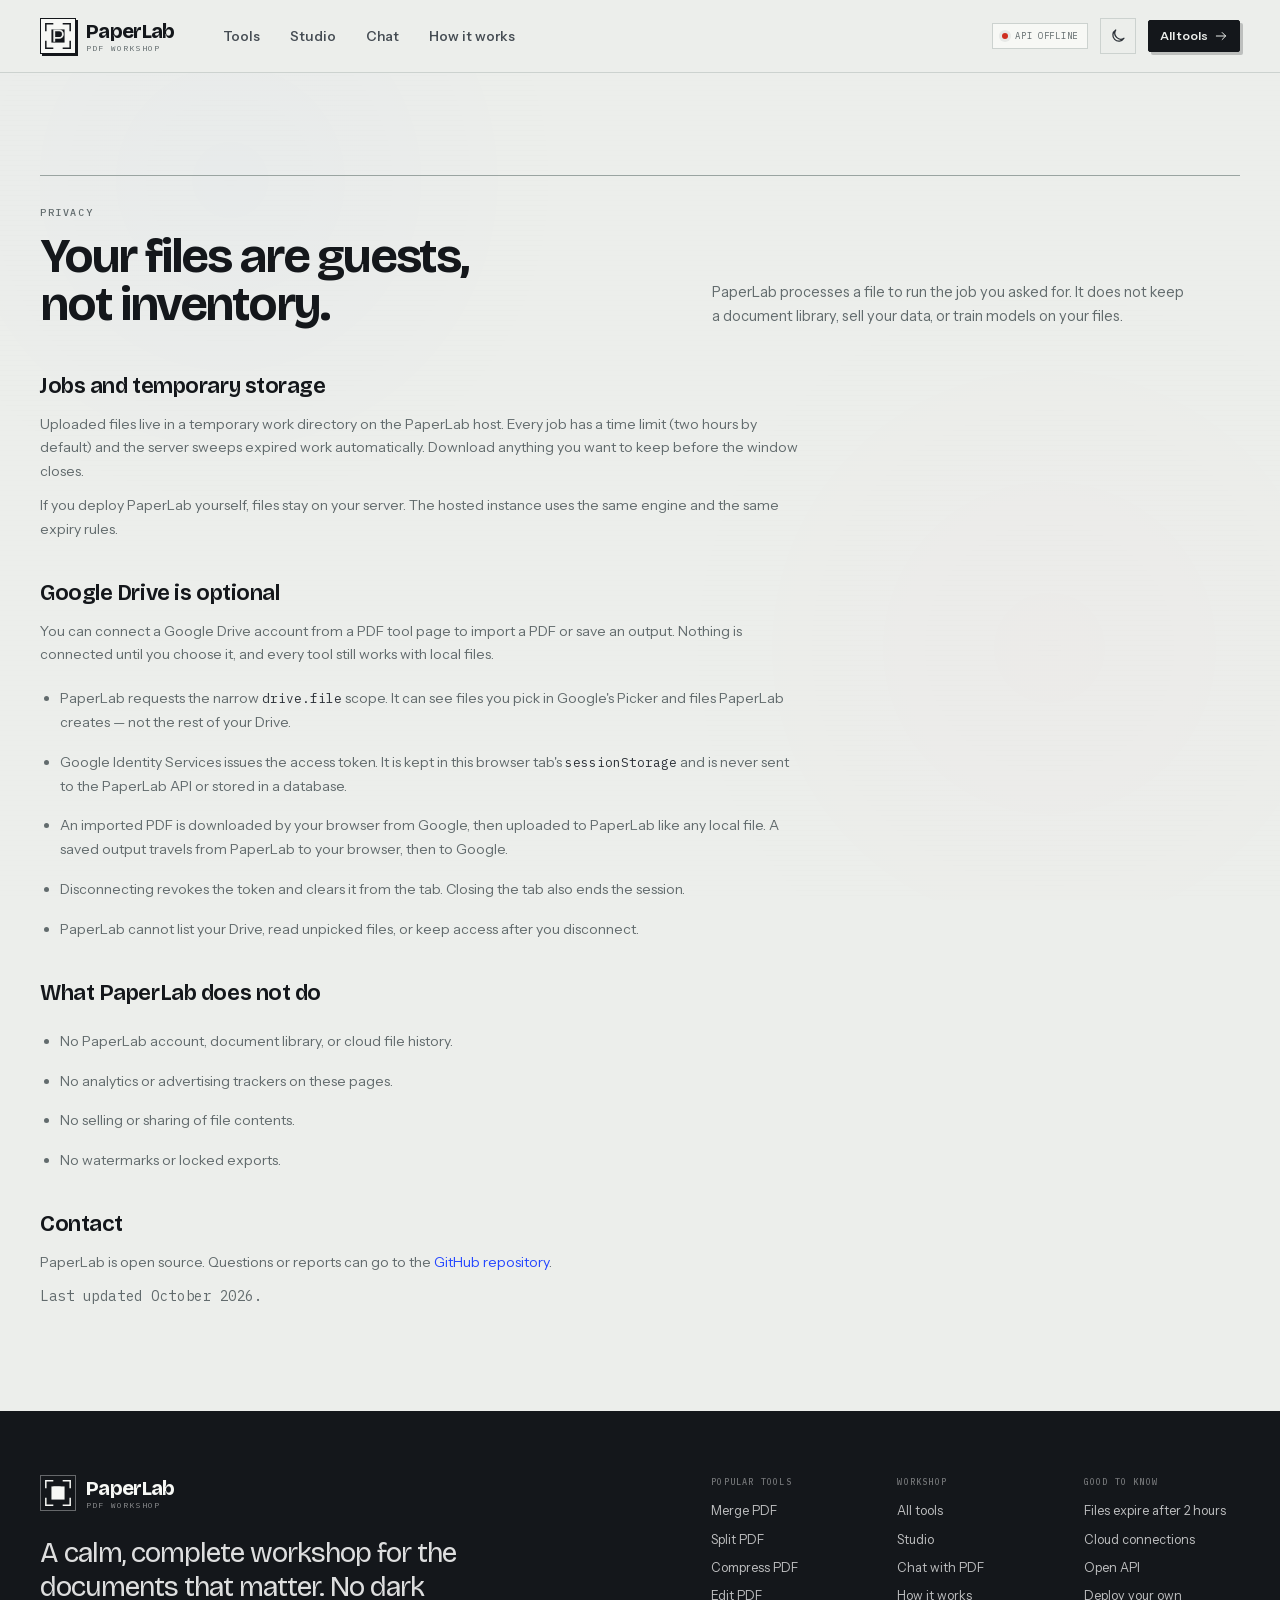
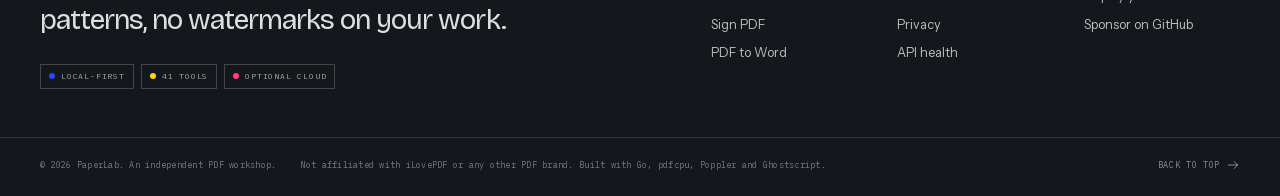
==== web/privacy.html @ d928e6c6 "feat(web): wire optional Google Drive import and export Add the tool-page import bar, per-output Sav" ====
<!doctype html>
<html lang="en">
<head>
  <meta charset="utf-8">
  <meta name="viewport" content="width=device-width, initial-scale=1">
  <title>Privacy · PaperLab</title>
  <meta name="description" content="How PaperLab handles uploaded files, job data, and the optional Google Drive connection.">
  <meta name="theme-color" content="#eef0ee">
  <link rel="icon" href="favicon.svg" type="image/svg+xml">
  <link rel="manifest" href="manifest.webmanifest">
  <link rel="stylesheet" href="assets/fonts/fonts.css">
  <link rel="stylesheet" href="assets/css/main.css">
  <script type="module" src="assets/js/privacy.js"></script>
</head>
<body id="top">
  <a class="skip-link" href="#main">Skip to content</a>
  <div id="site-header"></div>

  <main id="main">
    <section class="section">
      <div class="page-shell">
        <div class="section-head">
          <div>
            <span class="eyebrow">Privacy</span>
            <h1 class="section-title">Your files are guests, not inventory.</h1>
          </div>
          <p class="section-lede">
            PaperLab processes a file to run the job you asked for. It does not keep a document library,
            sell your data, or train models on your files.
          </p>
        </div>

        <div class="policy">
          <h2>Jobs and temporary storage</h2>
          <p>
            Uploaded files live in a temporary work directory on the PaperLab host. Every job has a time
            limit (two hours by default) and the server sweeps expired work automatically. Download
            anything you want to keep before the window closes.
          </p>
          <p>
            If you deploy PaperLab yourself, files stay on your server. The hosted instance uses the same
            engine and the same expiry rules.
          </p>

          <h2>Google Drive is optional</h2>
          <p>
            You can connect a Google Drive account from a PDF tool page to import a PDF or save an output.
            Nothing is connected until you choose it, and every tool still works with local files.
          </p>
          <ul>
            <li>PaperLab requests the narrow <code>drive.file</code> scope. It can see files you pick in Google's Picker and files PaperLab creates — not the rest of your Drive.</li>
            <li>Google Identity Services issues the access token. It is kept in this browser tab's <code>sessionStorage</code> and is never sent to the PaperLab API or stored in a database.</li>
            <li>An imported PDF is downloaded by your browser from Google, then uploaded to PaperLab like any local file. A saved output travels from PaperLab to your browser, then to Google.</li>
            <li>Disconnecting revokes the token and clears it from the tab. Closing the tab also ends the session.</li>
            <li>PaperLab cannot list your Drive, read unpicked files, or keep access after you disconnect.</li>
          </ul>

          <h2>What PaperLab does not do</h2>
          <ul>
            <li>No PaperLab account, document library, or cloud file history.</li>
            <li>No analytics or advertising trackers on these pages.</li>
            <li>No selling or sharing of file contents.</li>
            <li>No watermarks or locked exports.</li>
          </ul>

          <h2>Contact</h2>
          <p>
            PaperLab is open source. Questions or reports can go to the
            <a href="https://github.com/c0d3h01/papperlab" target="_blank" rel="noopener">GitHub repository</a>.
          </p>
          <p class="policy-date mono">Last updated October 2026.</p>
        </div>
      </div>
    </section>
  </main>

  <div id="site-footer"></div>
  <div id="toast-root" class="toast-root" aria-live="polite" aria-atomic="false"></div>
</body>
</html>
---- web/assets/fonts/fonts.css ----
/* vietnamese */
@font-face {
  font-family: 'Bricolage Grotesque';
  font-style: normal;
  font-weight: 400 800;
  font-stretch: 100%;
  font-display: swap;
  src: url(bricolage-01-WVyNJtvI.woff2) format('woff2');
  unicode-range: U+0102-0103, U+0110-0111, U+0128-0129, U+0168-0169, U+01A0-01A1, U+01AF-01B0, U+0300-0301, U+0303-0304, U+0308-0309, U+0323, U+0329, U+1EA0-1EF9, U+20AB;
}
/* latin-ext */
@font-face {
  font-family: 'Bricolage Grotesque';
  font-style: normal;
  font-weight: 400 800;
  font-stretch: 100%;
  font-display: swap;
  src: url(bricolage-00-WVyNJtvI.woff2) format('woff2');
  unicode-range: U+0100-02BA, U+02BD-02C5, U+02C7-02CC, U+02CE-02D7, U+02DD-02FF, U+0304, U+0308, U+0329, U+1D00-1DBF, U+1E00-1E9F, U+1EF2-1EFF, U+2020, U+20A0-20AB, U+20AD-20C4, U+2113, U+2C60-2C7F, U+A720-A7FF;
}
/* latin */
@font-face {
  font-family: 'Bricolage Grotesque';
  font-style: normal;
  font-weight: 400 800;
  font-stretch: 100%;
  font-display: swap;
  src: url(bricolage-02-InHWVyNJ.woff2) format('woff2');
  unicode-range: U+0000-00FF, U+0131, U+0152-0153, U+02BB-02BC, U+02C6, U+02DA, U+02DC, U+0304, U+0308, U+0329, U+2000-206F, U+20AC, U+2122, U+2191, U+2193, U+2212, U+2215, U+FEFF, U+FFFD;
}
/* cyrillic-ext */
@font-face {
  font-family: 'IBM Plex Mono';
  font-style: normal;
  font-weight: 400;
  font-display: swap;
  src: url(plexmono-06-1nj-otFQ.woff2) format('woff2');
  unicode-range: U+0460-052F, U+1C80-1C8A, U+20B4, U+2DE0-2DFF, U+A640-A69F, U+FE2E-FE2F;
}
/* cyrillic */
@font-face {
  font-family: 'IBM Plex Mono';
  font-style: normal;
  font-weight: 400;
  font-display: swap;
  src: url(plexmono-07-1nj-otFQ.woff2) format('woff2');
  unicode-range: U+0301, U+0400-045F, U+0490-0491, U+04B0-04B1, U+2116;
}
/* vietnamese */
@font-face {
  font-family: 'IBM Plex Mono';
  font-style: normal;
  font-weight: 400;
  font-display: swap;
  src: url(plexmono-04-1nj-otFQ.woff2) format('woff2');
  unicode-range: U+0102-0103, U+0110-0111, U+0128-0129, U+0168-0169, U+01A0-01A1, U+01AF-01B0, U+0300-0301, U+0303-0304, U+0308-0309, U+0323, U+0329, U+1EA0-1EF9, U+20AB;
}
/* latin-ext */
@font-face {
  font-family: 'IBM Plex Mono';
  font-style: normal;
  font-weight: 400;
  font-display: swap;
  src: url(plexmono-05-1nj-otFQ.woff2) format('woff2');
  unicode-range: U+0100-02BA, U+02BD-02C5, U+02C7-02CC, U+02CE-02D7, U+02DD-02FF, U+0304, U+0308, U+0329, U+1D00-1DBF, U+1E00-1E9F, U+1EF2-1EFF, U+2020, U+20A0-20AB, U+20AD-20C4, U+2113, U+2C60-2C7F, U+A720-A7FF;
}
/* latin */
@font-face {
  font-family: 'IBM Plex Mono';
  font-style: normal;
  font-weight: 400;
  font-display: swap;
  src: url(plexmono-03-q131nj-o.woff2) format('woff2');
  unicode-range: U+0000-00FF, U+0131, U+0152-0153, U+02BB-02BC, U+02C6, U+02DA, U+02DC, U+0304, U+0308, U+0329, U+2000-206F, U+20AC, U+2122, U+2191, U+2193, U+2212, U+2215, U+FEFF, U+FFFD;
}
/* cyrillic-ext */
@font-face {
  font-family: 'IBM Plex Mono';
  font-style: normal;
  font-weight: 500;
  font-display: swap;
  src: url(plexmono-08-AXHNlYzg.woff2) format('woff2');
  unicode-range: U+0460-052F, U+1C80-1C8A, U+20B4, U+2DE0-2DFF, U+A640-A69F, U+FE2E-FE2F;
}
/* cyrillic */
@font-face {
  font-family: 'IBM Plex Mono';
  font-style: normal;
  font-weight: 500;
  font-display: swap;
  src: url(plexmono-12-AXHNlYzg.woff2) format('woff2');
  unicode-range: U+0301, U+0400-045F, U+0490-0491, U+04B0-04B1, U+2116;
}
/* vietnamese */
@font-face {
  font-family: 'IBM Plex Mono';
  font-style: normal;
  font-weight: 500;
  font-display: swap;
  src: url(plexmono-10-AXHNlYzg.woff2) format('woff2');
  unicode-range: U+0102-0103, U+0110-0111, U+0128-0129, U+0168-0169, U+01A0-01A1, U+01AF-01B0, U+0300-0301, U+0303-0304, U+0308-0309, U+0323, U+0329, U+1EA0-1EF9, U+20AB;
}
/* latin-ext */
@font-face {
  font-family: 'IBM Plex Mono';
  font-style: normal;
  font-weight: 500;
  font-display: swap;
  src: url(plexmono-09-AXHNlYzg.woff2) format('woff2');
  unicode-range: U+0100-02BA, U+02BD-02C5, U+02C7-02CC, U+02CE-02D7, U+02DD-02FF, U+0304, U+0308, U+0329, U+1D00-1DBF, U+1E00-1E9F, U+1EF2-1EFF, U+2020, U+20A0-20AB, U+20AD-20C4, U+2113, U+2C60-2C7F, U+A720-A7FF;
}
/* latin */
@font-face {
  font-family: 'IBM Plex Mono';
  font-style: normal;
  font-weight: 500;
  font-display: swap;
  src: url(plexmono-11-FgsAXHNk.woff2) format('woff2');
  unicode-range: U+0000-00FF, U+0131, U+0152-0153, U+02BB-02BC, U+02C6, U+02DA, U+02DC, U+0304, U+0308, U+0329, U+2000-206F, U+20AC, U+2122, U+2191, U+2193, U+2212, U+2215, U+FEFF, U+FFFD;
}
/* latin-ext */
@font-face {
  font-family: 'Instrument Sans';
  font-style: italic;
  font-weight: 400 700;
  font-stretch: 100%;
  font-display: swap;
  src: url(instrumentsans-16-qXp6pRwM.woff2) format('woff2');
  unicode-range: U+0100-02BA, U+02BD-02C5, U+02C7-02CC, U+02CE-02D7, U+02DD-02FF, U+0304, U+0308, U+0329, U+1D00-1DBF, U+1E00-1E9F, U+1EF2-1EFF, U+2020, U+20A0-20AB, U+20AD-20C4, U+2113, U+2C60-2C7F, U+A720-A7FF;
}
/* latin */
@font-face {
  font-family: 'Instrument Sans';
  font-style: italic;
  font-weight: 400 700;
  font-stretch: 100%;
  font-display: swap;
  src: url(instrumentsans-15-GRqXp6pQ.woff2) format('woff2');
  unicode-range: U+0000-00FF, U+0131, U+0152-0153, U+02BB-02BC, U+02C6, U+02DA, U+02DC, U+0304, U+0308, U+0329, U+2000-206F, U+20AC, U+2122, U+2191, U+2193, U+2212, U+2215, U+FEFF, U+FFFD;
}
/* latin-ext */
@font-face {
  font-family: 'Instrument Sans';
  font-style: normal;
  font-weight: 400 700;
  font-stretch: 100%;
  font-display: swap;
  src: url(instrumentsans-14-uWi3hKpA.woff2) format('woff2');
  unicode-range: U+0100-02BA, U+02BD-02C5, U+02C7-02CC, U+02CE-02D7, U+02DD-02FF, U+0304, U+0308, U+0329, U+1D00-1DBF, U+1E00-1E9F, U+1EF2-1EFF, U+2020, U+20A0-20AB, U+20AD-20C4, U+2113, U+2C60-2C7F, U+A720-A7FF;
}
/* latin */
@font-face {
  font-family: 'Instrument Sans';
  font-style: normal;
  font-weight: 400 700;
  font-stretch: 100%;
  font-display: swap;
  src: url(instrumentsans-13-e1ZuWi3g.woff2) format('woff2');
  unicode-range: U+0000-00FF, U+0131, U+0152-0153, U+02BB-02BC, U+02C6, U+02DA, U+02DC, U+0304, U+0308, U+0329, U+2000-206F, U+20AC, U+2122, U+2191, U+2193, U+2212, U+2215, U+FEFF, U+FFFD;
}
---- web/assets/css/main.css ----
/* ==========================================================================
   PaperLab design system
   A print-workshop interface: cool paper, registration marks, process inks.
   ========================================================================== */

:root {
  --paper: #eceeeb;
  --paper-2: #f7f8f5;
  --paper-3: #e2e5e1;
  --paper-4: #d7dbd6;
  --ink: #14171b;
  --ink-2: #2b3037;
  --ink-3: #454c53;
  --muted: #626b6d;
  --muted-2: #8a9291;
  --rule: #ccd2cf;
  --rule-strong: #9aa4a1;
  --blue: #2547ff;
  --blue-ink: #1730c9;
  --magenta: #ff3d81;
  --yellow: #ffd60a;
  --orange: #ff6b35;
  --teal: #0b8f82;
  --violet: #6c4dff;
  --success: #0c7a54;
  --danger: #cf2e20;
  --shadow-hard: 5px 5px 0 var(--ink);
  --shadow-soft: 0 18px 48px -24px rgba(20, 23, 27, 0.32);
  --font-display: "Bricolage Grotesque", "Instrument Sans", system-ui, sans-serif;
  --font-body: "Instrument Sans", system-ui, -apple-system, "Segoe UI", sans-serif;
  --font-mono: "IBM Plex Mono", ui-monospace, "SFMono-Regular", monospace;
  --shell: 1320px;
  --gutter: clamp(20px, 3.2vw, 40px);
  --header-h: 72px;
  --ease: cubic-bezier(0.2, 0.7, 0.2, 1);
  color-scheme: light;
}

[data-theme="dark"] {
  --paper: #101316;
  --paper-2: #171b1f;
  --paper-3: #1e2328;
  --paper-4: #272d33;
  --ink: #f0f2ed;
  --ink-2: #d7dbd4;
  --ink-3: #b4bab5;
  --muted: #9aa3a2;
  --muted-2: #78817f;
  --rule: #2e3539;
  --rule-strong: #4b5456;
  --blue: #6c85ff;
  --blue-ink: #8ea0ff;
  --magenta: #ff6b9e;
  --yellow: #ffdf3d;
  --orange: #ff8759;
  --teal: #3dc4b5;
  --violet: #9a82ff;
  --success: #43c795;
  --danger: #ff7061;
  --shadow-hard: 5px 5px 0 #000;
  --shadow-soft: 0 24px 60px -28px rgba(0, 0, 0, 0.8);
  color-scheme: dark;
}

*,
*::before,
*::after {
  box-sizing: border-box;
}

html {
  scroll-behavior: smooth;
  -webkit-text-size-adjust: 100%;
}

body {
  margin: 0;
  min-height: 100vh;
  background: var(--paper);
  color: var(--ink);
  font-family: var(--font-body);
  font-size: 16px;
  line-height: 1.55;
  font-optical-sizing: auto;
  -webkit-font-smoothing: antialiased;
  text-rendering: optimizeLegibility;
  overflow-x: hidden;
}

body::before {
  content: "";
  position: fixed;
  inset: 0;
  pointer-events: none;
  z-index: 0;
  opacity: 0.35;
  background-image:
    radial-gradient(circle at 18% 20%, rgba(37, 71, 255, 0.05), transparent 26%),
    radial-gradient(circle at 82% 72%, rgba(255, 61, 129, 0.04), transparent 30%),
    linear-gradient(rgba(20, 23, 27, 0.018) 1px, transparent 1px);
  background-size: auto, auto, 100% 5px;
}

[data-theme="dark"] body::before {
  opacity: 0.5;
  background-image:
    radial-gradient(circle at 18% 20%, rgba(108, 133, 255, 0.08), transparent 30%),
    radial-gradient(circle at 82% 72%, rgba(255, 107, 158, 0.05), transparent 32%);
}

::selection {
  background: var(--blue);
  color: #fff;
}

img,
svg {
  display: block;
  max-width: 100%;
}

a {
  color: inherit;
  text-decoration: none;
}

button,
input,
textarea,
select {
  font: inherit;
  color: inherit;
}

button {
  cursor: pointer;
}

h1, h2, h3, h4, p, dl, dd, ul, ol, figure {
  margin: 0;
}

ul, ol {
  padding: 0;
  list-style: none;
}

:focus-visible {
  outline: 2px solid var(--blue);
  outline-offset: 3px;
}

.skip-link {
  position: fixed;
  top: 10px;
  left: 10px;
  z-index: 200;
  padding: 10px 16px;
  background: var(--ink);
  color: var(--paper);
  font-family: var(--font-mono);
  font-size: 12px;
  transform: translateY(-160%);
  transition: transform 0.2s;
}
.skip-link:focus {
  transform: none;
}

.visually-hidden {
  position: absolute !important;
  width: 1px !important;
  height: 1px !important;
  padding: 0 !important;
  margin: -1px !important;
  overflow: hidden !important;
  clip: rect(0 0 0 0) !important;
  white-space: nowrap !important;
  border: 0 !important;
}

.icon {
  flex: none;
  vertical-align: middle;
}

.page-shell {
  width: 100%;
  max-width: var(--shell);
  margin: 0 auto;
  padding-inline: var(--gutter);
  position: relative;
  z-index: 1;
}

.mono {
  font-family: var(--font-mono);
  font-variant-ligatures: none;
}

.micro {
  font-size: 10px;
  letter-spacing: 0.1em;
  text-transform: uppercase;
  color: var(--muted);
}

.eyebrow {
  display: inline-block;
  font-family: var(--font-mono);
  font-size: 10px;
  font-weight: 500;
  letter-spacing: 0.16em;
  text-transform: uppercase;
  color: var(--muted);
}

.text-link {
  display: inline-flex;
  align-items: center;
  gap: 8px;
  font-size: 13px;
  font-weight: 600;
  border-bottom: 1px solid var(--rule-strong);
  padding-bottom: 2px;
  transition: color 0.18s, border-color 0.18s, gap 0.18s;
}
.text-link:hover {
  color: var(--blue);
  border-color: var(--blue);
  gap: 12px;
}
.text-link .icon {
  width: 14px;
  height: 14px;
}

/* ==========================================================================
   Header
   ========================================================================== */

.site-header {
  position: sticky;
  top: 0;
  z-index: 60;
  background: color-mix(in srgb, var(--paper) 88%, transparent);
  backdrop-filter: blur(16px) saturate(1.1);
  border-bottom: 1px solid var(--rule);
}

.header-inner {
  max-width: var(--shell);
  margin: 0 auto;
  padding: 0 var(--gutter);
  height: var(--header-h);
  display: flex;
  align-items: center;
  gap: 36px;
}

.brand {
  display: inline-flex;
  align-items: center;
  gap: 10px;
  flex: none;
}
.brand-mark {
  display: grid;
  place-items: center;
  width: 36px;
  height: 36px;
  color: var(--ink);
  background: var(--paper-2);
  border: 1px solid var(--ink);
  box-shadow: 2px 2px 0 var(--ink);
}
.brand-mark-svg {
  display: block;
}
.brand-type {
  display: flex;
  flex-direction: column;
  line-height: 1;
}
.brand-word {
  font-family: var(--font-display);
  font-size: 20px;
  font-weight: 750;
  letter-spacing: -0.035em;
}
.brand-sub {
  margin-top: 3px;
  font-family: var(--font-mono);
  font-size: 8px;
  letter-spacing: 0.15em;
  text-transform: uppercase;
  color: var(--muted);
}

.primary-nav {
  display: flex;
  align-items: center;
  gap: 4px;
}
.nav-link {
  position: relative;
  padding: 9px 13px;
  font-size: 13.5px;
  font-weight: 550;
  color: var(--ink-3);
  transition: color 0.18s;
}
.nav-link::after {
  content: "";
  position: absolute;
  left: 13px;
  right: 13px;
  bottom: 4px;
  height: 2px;
  background: var(--blue);
  transform: scaleX(0);
  transform-origin: left;
  transition: transform 0.2s var(--ease);
}
.nav-link:hover,
.nav-link.is-active {
  color: var(--ink);
}
.nav-link:hover::after,
.nav-link.is-active::after {
  transform: scaleX(1);
}

.header-actions {
  margin-left: auto;
  display: flex;
  align-items: center;
  gap: 12px;
}

.engine-status {
  display: inline-flex;
  align-items: center;
  gap: 7px;
  padding: 5px 9px;
  border: 1px solid var(--rule);
  background: var(--paper-2);
  font-family: var(--font-mono);
  font-size: 9px;
  letter-spacing: 0.08em;
  text-transform: uppercase;
  color: var(--muted);
  white-space: nowrap;
}
.engine-dot {
  width: 6px;
  height: 6px;
  border-radius: 50%;
  background: var(--muted-2);
  box-shadow: 0 0 0 3px color-mix(in srgb, var(--muted-2) 15%, transparent);
}
.engine-status[data-tone="ok"] .engine-dot {
  background: var(--success);
  box-shadow: 0 0 0 3px color-mix(in srgb, var(--success) 16%, transparent);
}
.engine-status[data-tone="partial"] .engine-dot {
  background: var(--orange);
}
.engine-status[data-tone="offline"] .engine-dot {
  background: var(--danger);
}
.engine-status[data-tone="pending"] .engine-dot {
  animation: pulse 1.4s infinite;
}

.icon-button {
  display: inline-grid;
  place-items: center;
  width: 36px;
  height: 36px;
  padding: 0;
  background: transparent;
  border: 1px solid var(--rule);
  color: var(--ink-2);
  transition: background 0.18s, border-color 0.18s, color 0.18s;
}
.icon-button:hover {
  background: var(--paper-2);
  border-color: var(--ink);
  color: var(--ink);
}
.nav-toggle {
  display: none;
}
.header-cta {
  white-space: nowrap;
}
.mobile-nav {
  border-top: 1px solid var(--rule);
  background: var(--paper);
  padding: 12px var(--gutter) 22px;
}
.mobile-nav-inner {
  display: flex;
  flex-direction: column;
  gap: 2px;
}
.mobile-nav-link {
  display: flex;
  align-items: center;
  justify-content: space-between;
  padding: 14px 2px;
  border-bottom: 1px solid var(--rule);
  font-family: var(--font-display);
  font-size: 24px;
  font-weight: 650;
  letter-spacing: -0.02em;
}
.mobile-nav-foot {
  margin-top: 18px;
  display: grid;
  gap: 14px;
}
body.nav-open {
  overflow: hidden;
}

/* ==========================================================================
   Buttons
   ========================================================================== */

.btn {
  --btn-bg: transparent;
  --btn-fg: var(--ink);
  --btn-bd: var(--rule-strong);
  display: inline-flex;
  align-items: center;
  justify-content: center;
  gap: 9px;
  min-height: 40px;
  padding: 0 16px;
  background: var(--btn-bg);
  color: var(--btn-fg);
  border: 1px solid var(--btn-bd);
  border-radius: 2px;
  font-size: 13px;
  font-weight: 600;
  line-height: 1;
  white-space: nowrap;
  transition: transform 0.16s var(--ease), box-shadow 0.16s var(--ease), background 0.16s, border-color 0.16s, color 0.16s;
}
.btn:hover {
  transform: translate(-1px, -1px);
}
.btn:active {
  transform: translate(0, 0);
  box-shadow: none;
}
.btn .icon {
  width: 16px;
  height: 16px;
}
.btn-sm {
  min-height: 32px;
  padding: 0 11px;
  font-size: 12px;
  gap: 6px;
}
.btn-sm .icon {
  width: 14px;
  height: 14px;
}
.btn-lg {
  min-height: 50px;
  padding: 0 22px;
  font-size: 14px;
}
.btn-block {
  width: 100%;
}
.btn-primary {
  --btn-bg: var(--blue);
  --btn-fg: #fff;
  --btn-bd: var(--ink);
  box-shadow: 3px 3px 0 var(--ink);
}
[data-theme="dark"] .btn-primary {
  --btn-bd: var(--blue);
  box-shadow: 3px 3px 0 #000;
}
.btn-primary:hover {
  --btn-bg: var(--blue-ink);
  box-shadow: 4px 4px 0 var(--ink);
}
.btn-ink {
  --btn-bg: var(--ink);
  --btn-fg: var(--paper);
  --btn-bd: var(--ink);
  box-shadow: 3px 3px 0 color-mix(in srgb, var(--ink) 22%, transparent);
}
[data-theme="dark"] .btn-ink {
  --btn-fg: #101316;
}
.btn-ink:hover {
  --btn-bg: var(--ink-2);
}
.btn-quiet {
  --btn-bg: var(--paper-2);
  --btn-fg: var(--ink);
  --btn-bd: var(--rule-strong);
}
.btn-quiet:hover {
  --btn-bd: var(--ink);
  --btn-bg: var(--paper);
}
.btn-ghost {
  --btn-bg: transparent;
  --btn-bd: transparent;
  --btn-fg: var(--ink-2);
}
.btn-ghost:hover {
  --btn-bg: var(--paper-3);
  --btn-fg: var(--ink);
}
.btn-danger {
  --btn-bg: var(--danger);
  --btn-fg: #fff;
  --btn-bd: var(--ink);
}
.btn[disabled] {
  opacity: 0.45;
  pointer-events: none;
}
.btn-arrow {
  display: inline-flex;
  transition: transform 0.18s var(--ease);
}
.btn:hover .btn-arrow {
  transform: translateX(3px);
}
.btn .spinner {
  width: 14px;
  height: 14px;
  border-width: 2px;
  border-color: currentColor transparent currentColor currentColor;
}

/* ==========================================================================
   Hero
   ========================================================================== */

.hero {
  position: relative;
  padding-top: clamp(44px, 6vw, 84px);
  border-bottom: 1px solid var(--rule);
  overflow: hidden;
}
.hero-grid {
  display: grid;
  grid-template-columns: minmax(0, 1.08fr) minmax(380px, 0.92fr);
  gap: clamp(36px, 6vw, 88px);
  align-items: start;
  padding-bottom: clamp(52px, 7vw, 92px);
}
.hero-copy {
  padding-top: 12px;
  max-width: 720px;
}
.hero-kicker {
  display: flex;
  align-items: center;
  gap: 16px;
  margin-bottom: 26px;
}
.hero-rule {
  flex: 1;
  max-width: 80px;
  height: 1px;
  background: var(--rule-strong);
}
.hero-title {
  font-family: var(--font-display);
  font-size: clamp(3.15rem, 6.8vw, 6.6rem);
  font-weight: 720;
  line-height: 0.93;
  letter-spacing: -0.055em;
  text-wrap: balance;
}
.hero-title-em {
  position: relative;
  color: var(--blue);
  white-space: nowrap;
}
.hero-title-em::after {
  content: "";
  position: absolute;
  left: 1%;
  right: 0;
  bottom: 0.02em;
  height: 0.055em;
  background: var(--blue);
  opacity: 0.22;
}
.hero-lede {
  max-width: 570px;
  margin-top: 28px;
  font-size: clamp(16px, 1.25vw, 18px);
  line-height: 1.6;
  color: var(--ink-3);
  text-wrap: pretty;
}
.hero-actions {
  display: flex;
  flex-wrap: wrap;
  gap: 12px;
  margin-top: 32px;
}
.hero-stats {
  display: grid;
  grid-template-columns: repeat(4, 1fr);
  gap: 0;
  margin-top: 52px;
  border-top: 1px solid var(--rule-strong);
}
.hero-stats > div {
  padding: 15px 16px 0 0;
}
.hero-stats > div + div {
  padding-left: 16px;
  border-left: 1px solid var(--rule);
}
.hero-stats dt {
  font-family: var(--font-mono);
  font-size: 9px;
  letter-spacing: 0.12em;
  text-transform: uppercase;
  color: var(--muted);
}
.hero-stats dd {
  margin-top: 4px;
  font-family: var(--font-display);
  font-size: 23px;
  font-weight: 650;
  letter-spacing: -0.03em;
}

/* Hero quick-drop board */
.hero-board {
  position: relative;
  background: var(--paper-2);
  border: 1px solid var(--ink);
  box-shadow: 9px 9px 0 color-mix(in srgb, var(--ink) 14%, transparent);
  padding: clamp(20px, 2.4vw, 30px);
  transition: border-color 0.2s, box-shadow 0.2s, transform 0.2s;
}
.hero-board.is-dragging {
  border-color: var(--blue);
  box-shadow: 9px 9px 0 color-mix(in srgb, var(--blue) 28%, transparent);
  transform: translate(-2px, -2px);
}
.reg-mark {
  position: absolute;
  width: 16px;
  height: 16px;
  pointer-events: none;
}
.reg-mark::before,
.reg-mark::after {
  content: "";
  position: absolute;
  background: var(--ink);
  opacity: 0.6;
}
.reg-mark::before {
  width: 100%;
  height: 1px;
}
.reg-mark::after {
  width: 1px;
  height: 100%;
}
.reg-tl { top: 7px; left: 7px; }
.reg-tr { top: 7px; right: 7px; }
.reg-bl { bottom: 7px; left: 7px; }
.reg-br { bottom: 7px; right: 7px; }
.reg-tr::before, .reg-br::before { right: 0; }
.reg-bl::after, .reg-br::after { bottom: 0; }
.reg-tl::before, .reg-tr::before { top: 0; }
.reg-tl::after, .reg-bl::after { left: 0; }

.board-head {
  display: flex;
  align-items: flex-start;
  justify-content: space-between;
  gap: 18px;
  padding-bottom: 18px;
  border-bottom: 1px solid var(--rule);
}
.board-title {
  margin-top: 8px;
  font-family: var(--font-display);
  font-size: clamp(22px, 2vw, 28px);
  line-height: 1.08;
  letter-spacing: -0.035em;
  font-weight: 650;
}
.board-seal {
  flex: none;
  padding: 5px 7px;
  border: 1px solid var(--rule-strong);
  font-size: 9px;
  letter-spacing: 0.1em;
  color: var(--muted);
}
.quick-drop {
  margin-top: 18px;
}
.board-foot {
  margin-top: 16px;
  padding-top: 14px;
  border-top: 1px solid var(--rule);
  display: flex;
  align-items: center;
  justify-content: space-between;
  gap: 12px;
  flex-wrap: wrap;
}
.board-foot .text-link {
  font-size: 12px;
}

/* Dropzone */
.dropzone {
  position: relative;
  display: flex;
  flex-direction: column;
  align-items: center;
  justify-content: center;
  gap: 12px;
  padding: 36px 24px;
  border: 1px dashed var(--rule-strong);
  background:
    linear-gradient(var(--paper-2), var(--paper-2)) padding-box,
    repeating-linear-gradient(45deg, transparent 0 8px, color-mix(in srgb, var(--ink) 3%, transparent) 8px 9px) border-box;
  text-align: center;
  transition: border-color 0.18s, background 0.18s;
  cursor: pointer;
}
.dropzone:hover,
.dropzone.is-dragging {
  border-color: var(--blue);
  background: color-mix(in srgb, var(--blue) 4%, var(--paper-2));
}
.dropzone.has-files {
  padding: 18px;
  flex-direction: row;
  text-align: left;
}
.dropzone-mark {
  display: grid;
  place-items: center;
  width: 48px;
  height: 48px;
  border: 1px solid var(--rule-strong);
  background: var(--paper);
  color: var(--ink-2);
  flex: none;
}
.dropzone.has-files .dropzone-mark {
  width: 38px;
  height: 38px;
}
.dropzone-copy {
  display: flex;
  flex-direction: column;
  gap: 2px;
}
.dropzone-copy strong {
  font-family: var(--font-display);
  font-size: 17px;
  font-weight: 650;
  letter-spacing: -0.02em;
}
.dropzone-copy span {
  font-size: 12px;
  color: var(--muted);
}
.dropzone .btn {
  margin-top: 4px;
}
.dropzone.has-files .btn {
  margin-top: 0;
  margin-left: auto;
}
.dropzone-compact {
  padding: 22px 16px;
  flex-direction: row;
  text-align: left;
}
.dropzone-compact .dropzone-mark {
  width: 36px;
  height: 36px;
}
.dropzone-compact .dropzone-copy strong {
  font-size: 14px;
}
.dropzone-compact .btn {
  margin: 0 0 0 auto;
}
.cloud-bar {
  display: flex;
  align-items: center;
  justify-content: space-between;
  gap: 12px;
  margin-top: 10px;
  padding: 10px 12px;
  border: 1px solid var(--rule);
  background: var(--paper);
}
.cloud-main {
  display: flex;
  align-items: center;
  gap: 10px;
  min-width: 0;
}
.cloud-mark {
  display: grid;
  place-items: center;
  width: 34px;
  height: 34px;
  flex: none;
  border: 1px solid color-mix(in srgb, var(--blue) 25%, var(--rule));
  background: color-mix(in srgb, var(--blue) 9%, var(--paper));
  color: var(--blue);
}
.cloud-copy {
  display: flex;
  flex-direction: column;
  gap: 1px;
  min-width: 0;
}
.cloud-copy strong {
  font-size: 12px;
  font-weight: 600;
}
.cloud-status {
  font-family: var(--font-mono);
  font-size: 8.5px;
  letter-spacing: 0.03em;
  color: var(--muted);
}
.cloud-actions {
  display: flex;
  align-items: center;
  gap: 6px;
  flex: none;
}
.cloud-bar .btn {
  white-space: nowrap;
}
.file-list {
  margin-top: 10px;
  display: grid;
  gap: 6px;
}
.file-row {
  display: flex;
  align-items: center;
  gap: 10px;
  padding: 9px 11px;
  background: var(--paper);
  border: 1px solid var(--rule);
  animation: rise 0.22s var(--ease);
}
.file-row-icon {
  display: grid;
  place-items: center;
  width: 30px;
  height: 30px;
  background: var(--paper-3);
  color: var(--ink-2);
  flex: none;
}
.file-row-main {
  min-width: 0;
  display: flex;
  flex-direction: column;
  line-height: 1.3;
}
.file-row-main strong {
  font-size: 12.5px;
  font-weight: 600;
  overflow: hidden;
  text-overflow: ellipsis;
  white-space: nowrap;
}
.file-row-main span {
  font-family: var(--font-mono);
  font-size: 9px;
  color: var(--muted);
}
.file-row-remove {
  margin-left: auto;
  display: grid;
  place-items: center;
  width: 26px;
  height: 26px;
  border: 0;
  background: transparent;
  color: var(--muted);
  flex: none;
}
.file-row-remove:hover {
  color: var(--danger);
  background: color-mix(in srgb, var(--danger) 8%, transparent);
}
.dropzone-meta {
  margin-top: 7px;
  font-family: var(--font-mono);
  font-size: 9px;
  letter-spacing: 0.05em;
  text-transform: uppercase;
  color: var(--muted);
}

/* Quick suggestions */
.quick-suggestions {
  margin-top: 16px;
}
.suggestions-label {
  display: block;
  margin-bottom: 8px;
  font-size: 9px;
  letter-spacing: 0.12em;
  text-transform: uppercase;
  color: var(--muted);
}
.suggestion-grid {
  display: grid;
  grid-template-columns: 1fr 1fr;
  gap: 6px;
}
.suggestion {
  display: flex;
  align-items: center;
  gap: 9px;
  padding: 9px 10px;
  background: var(--paper);
  border: 1px solid var(--rule);
  text-align: left;
  transition: border-color 0.16s, background 0.16s, transform 0.16s;
}
.suggestion:hover {
  border-color: var(--accent, var(--ink));
  background: color-mix(in srgb, var(--accent, var(--blue)) 5%, var(--paper));
  transform: translateY(-1px);
}
.suggestion-icon {
  display: grid;
  place-items: center;
  width: 28px;
  height: 28px;
  background: color-mix(in srgb, var(--accent, var(--blue)) 12%, var(--paper));
  color: var(--accent, var(--blue));
  flex: none;
}
.suggestion-copy {
  min-width: 0;
  display: flex;
  flex-direction: column;
  line-height: 1.25;
}
.suggestion-copy strong {
  font-size: 12px;
  font-weight: 650;
  white-space: nowrap;
  overflow: hidden;
  text-overflow: ellipsis;
}
.suggestion-copy span {
  font-size: 10px;
  color: var(--muted);
  white-space: nowrap;
  overflow: hidden;
  text-overflow: ellipsis;
}
.suggestion-arrow {
  margin-left: auto;
  color: var(--muted);
  flex: none;
}
.suggestion:hover .suggestion-arrow {
  color: var(--accent, var(--blue));
}
.suggestion-studio {
  border-color: color-mix(in srgb, var(--blue) 35%, var(--rule));
  background: color-mix(in srgb, var(--blue) 6%, var(--paper));
}
.quick-note {
  display: flex;
  gap: 10px;
  padding: 12px;
  border: 1px solid var(--rule);
  background: var(--paper);
  color: var(--muted);
  font-size: 12px;
}
.quick-note strong {
  color: var(--ink);
}
.quick-total {
  margin-top: 10px;
  font-size: 9px;
  color: var(--muted);
}

/* Accent mapping */
[data-accent="blue"] { --accent: var(--blue); }
[data-accent="yellow"] { --accent: #c59a00; }
[data-accent="magenta"] { --accent: var(--magenta); }
[data-accent="orange"] { --accent: var(--orange); }
[data-accent="ink"] { --accent: var(--ink); }
[data-accent="teal"] { --accent: var(--teal); }
[data-accent="violet"] { --accent: var(--violet); }
[data-theme="dark"] [data-accent="yellow"] { --accent: var(--yellow); }

/* Ticker */
.hero-ticker {
  border-top: 1px solid var(--rule);
  border-bottom: 1px solid var(--rule);
  overflow: hidden;
  background: var(--paper-2);
  position: relative;
}
.hero-ticker::before,
.hero-ticker::after {
  content: "";
  position: absolute;
  top: 0;
  bottom: 0;
  width: 90px;
  z-index: 2;
  pointer-events: none;
}
.hero-ticker::before {
  left: 0;
  background: linear-gradient(90deg, var(--paper-2), transparent);
}
.hero-ticker::after {
  right: 0;
  background: linear-gradient(-90deg, var(--paper-2), transparent);
}
.ticker-track {
  display: flex;
  align-items: center;
  gap: 26px;
  width: max-content;
  padding: 13px 0;
  animation: ticker 46s linear infinite;
}
.ticker-track span {
  font-family: var(--font-mono);
  font-size: 10px;
  letter-spacing: 0.22em;
  color: var(--muted);
}
.ticker-track i {
  width: 5px;
  height: 5px;
  background: var(--blue);
  transform: rotate(45deg);
}
@keyframes ticker {
  to { transform: translateX(-50%); }
}

/* ==========================================================================
   Sections
   ========================================================================== */

.section {
  padding: clamp(64px, 8vw, 108px) 0;
}
.section-head {
  display: grid;
  grid-template-columns: minmax(0, 1.1fr) minmax(280px, 0.85fr) auto;
  gap: 40px;
  align-items: end;
  padding-top: 22px;
  border-top: 1px solid var(--rule-strong);
  margin-bottom: 40px;
}
.section-title {
  margin-top: 10px;
  font-family: var(--font-display);
  font-size: clamp(32px, 3.8vw, 50px);
  font-weight: 690;
  line-height: 0.98;
  letter-spacing: -0.045em;
  text-wrap: balance;
}
.section-lede {
  max-width: 480px;
  font-size: 14.5px;
  line-height: 1.65;
  color: var(--muted);
  text-wrap: pretty;
}
.section-link {
  align-self: end;
  margin-bottom: 4px;
}

/* Tool cards */
.tool-grid {
  display: grid;
  grid-template-columns: repeat(4, minmax(0, 1fr));
  gap: 10px;
}
.tool-grid-popular {
  grid-template-columns: repeat(4, minmax(0, 1fr));
}
.tool-card {
  position: relative;
  display: flex;
  flex-direction: column;
  min-height: 196px;
  padding: 17px;
  background: var(--paper-2);
  border: 1px solid var(--rule);
  transition: transform 0.18s var(--ease), border-color 0.18s, box-shadow 0.18s, background 0.18s;
}
.tool-card::before {
  content: "";
  position: absolute;
  left: -1px;
  top: -1px;
  width: 0;
  height: 2px;
  background: var(--accent, var(--blue));
  transition: width 0.24s var(--ease);
}
.tool-card:hover {
  transform: translate(-2px, -2px);
  border-color: var(--ink);
  box-shadow: 4px 4px 0 color-mix(in srgb, var(--ink) 18%, transparent);
  background: var(--paper-2);
}
.tool-card:hover::before {
  width: calc(100% + 2px);
}
.tool-card.is-unavailable {
  opacity: 0.62;
}
.tool-card-top {
  display: flex;
  align-items: flex-start;
  justify-content: space-between;
}
.tool-card-icon {
  display: grid;
  place-items: center;
  width: 44px;
  height: 44px;
  background: color-mix(in srgb, var(--accent, var(--blue)) 11%, var(--paper-2));
  color: var(--accent, var(--blue));
  border: 1px solid color-mix(in srgb, var(--accent, var(--blue)) 28%, var(--rule));
}
.tool-card-index {
  font-size: 10px;
  color: var(--muted-2);
}
.tool-card-arrow {
  color: var(--muted);
  transition: transform 0.18s, color 0.18s;
}
.tool-card:hover .tool-card-arrow {
  transform: translate(2px, -2px);
  color: var(--accent, var(--blue));
}
.tool-card-body {
  display: flex;
  flex-direction: column;
  gap: 5px;
  margin-top: 20px;
}
.tool-card-name {
  font-family: var(--font-display);
  font-size: 20px;
  font-weight: 660;
  line-height: 1.1;
  letter-spacing: -0.03em;
}
.tool-card-tagline {
  font-size: 12.5px;
  line-height: 1.45;
  color: var(--muted);
  text-wrap: pretty;
}
.tool-card-foot {
  margin-top: auto;
  padding-top: 14px;
  display: flex;
  align-items: center;
  justify-content: space-between;
  gap: 8px;
}
.tool-card-group {
  font-size: 8px;
  letter-spacing: 0.14em;
  text-transform: uppercase;
  color: var(--muted-2);
}
.tool-card-open {
  color: var(--muted-2);
}
.tool-card-state {
  display: inline-flex;
  align-items: center;
  gap: 5px;
  font-family: var(--font-mono);
  font-size: 8px;
  letter-spacing: 0.08em;
  text-transform: uppercase;
  color: var(--muted);
}
.tool-card-compact {
  min-height: 150px;
  padding: 14px;
}
.tool-card-compact .tool-card-name {
  font-size: 17px;
}

/* Group rows */
.groups-list {
  border-bottom: 1px solid var(--rule-strong);
}
.group-row {
  display: grid;
  grid-template-columns: 250px minmax(0, 1fr) 100px;
  gap: 30px;
  align-items: start;
  padding: 28px 0;
  border-top: 1px solid var(--rule);
  transition: background 0.18s;
}
.group-row:first-child {
  border-top: 1px solid var(--rule-strong);
}
.group-row:hover {
  background: color-mix(in srgb, var(--paper-2) 70%, transparent);
}
.group-mark {
  position: relative;
  padding-left: 14px;
}
.group-mark::before {
  content: "";
  position: absolute;
  left: 0;
  top: 2px;
  bottom: 2px;
  width: 3px;
  background: var(--accent, var(--blue));
}
.group-label {
  display: block;
  font-size: 8.5px;
  letter-spacing: 0.14em;
  text-transform: uppercase;
  color: var(--muted);
}
.group-title {
  margin-top: 5px;
  font-family: var(--font-display);
  font-size: 28px;
  font-weight: 660;
  line-height: 1;
  letter-spacing: -0.04em;
}
.group-blurb {
  margin-top: 8px;
  font-size: 12px;
  line-height: 1.5;
  color: var(--muted);
  max-width: 210px;
}
.group-count {
  display: inline-block;
  margin-top: 10px;
  font-size: 8px;
  letter-spacing: 0.1em;
  text-transform: uppercase;
  color: var(--muted-2);
}
.group-tools {
  display: grid;
  grid-template-columns: repeat(3, minmax(0, 1fr));
  gap: 0 18px;
}
.tool-line {
  display: flex;
  align-items: center;
  gap: 8px;
  padding: 7px 0;
  border-bottom: 1px solid var(--rule);
  font-size: 12.5px;
  color: var(--ink-2);
  transition: color 0.16s, padding 0.16s;
}
.tool-line:hover {
  color: var(--accent, var(--blue));
  padding-left: 3px;
}
.tool-line.is-unavailable {
  opacity: 0.55;
}
.tool-line-icon {
  color: var(--muted);
  flex: none;
}
.tool-line:hover .tool-line-icon {
  color: var(--accent, var(--blue));
}
.tool-line-name {
  min-width: 0;
  overflow: hidden;
  text-overflow: ellipsis;
  white-space: nowrap;
}
.tool-line-arrow {
  margin-left: auto;
  opacity: 0;
  transform: translateX(-3px);
  transition: opacity 0.16s, transform 0.16s;
  color: var(--accent, var(--blue));
}
.tool-line:hover .tool-line-arrow {
  opacity: 1;
  transform: none;
}
.group-open {
  display: inline-flex;
  flex-direction: column;
  align-items: flex-end;
  gap: 10px;
  padding-top: 6px;
  color: var(--muted);
  transition: color 0.18s;
}
.group-open:hover {
  color: var(--accent, var(--blue));
}
.group-open .icon {
  transition: transform 0.18s;
}
.group-open:hover .icon {
  transform: translateX(3px);
}

/* ==========================================================================
   Studio callout
   ========================================================================== */

.studio-callout {
  /* Always a dark plate, in both themes. */
  --paper: #f7f8f5;
  --ink: #14171b;
  position: relative;
  background: var(--ink);
  color: var(--paper);
  padding: clamp(64px, 8vw, 104px) 0;
  overflow: hidden;
}
.studio-callout::before {
  content: "";
  position: absolute;
  inset: 0;
  background-image:
    linear-gradient(rgba(255, 255, 255, 0.035) 1px, transparent 1px),
    linear-gradient(90deg, rgba(255, 255, 255, 0.035) 1px, transparent 1px);
  background-size: 56px 56px;
  mask-image: radial-gradient(ellipse at 70% 40%, #000 20%, transparent 75%);
}
[data-theme="dark"] .studio-callout {
  background: #0a0c0e;
}
.studio-callout-grid {
  display: grid;
  grid-template-columns: minmax(0, 0.92fr) minmax(0, 1.08fr);
  gap: clamp(40px, 6vw, 88px);
  align-items: center;
}
.studio-callout .eyebrow {
  color: color-mix(in srgb, var(--paper) 60%, transparent);
}
.studio-callout .section-title {
  color: var(--paper);
}
.studio-callout .section-lede {
  color: color-mix(in srgb, var(--paper) 66%, transparent);
  margin-top: 20px;
}
.feature-list {
  margin: 30px 0 32px;
  border-top: 1px solid rgba(255, 255, 255, 0.18);
}
.feature-list li {
  display: flex;
  gap: 16px;
  padding: 14px 0;
  border-bottom: 1px solid rgba(255, 255, 255, 0.12);
}
.feature-num {
  font-size: 9px;
  color: var(--yellow);
  padding-top: 4px;
  flex: none;
}
.feature-list strong {
  display: block;
  font-family: var(--font-display);
  font-size: 16px;
  font-weight: 620;
  letter-spacing: -0.01em;
  color: var(--paper);
}
.feature-list p {
  margin-top: 2px;
  font-size: 12px;
  color: color-mix(in srgb, var(--paper) 55%, transparent);
}
.studio-callout .btn-primary {
  --btn-bg: var(--yellow);
  --btn-fg: var(--ink);
  --btn-bd: var(--yellow);
  box-shadow: 3px 3px 0 rgba(255, 255, 255, 0.24);
}
.studio-callout .btn-primary:hover {
  --btn-bg: #ffe14d;
}
.studio-mock {
  position: relative;
  background: #1b2025;
  border: 1px solid rgba(255, 255, 255, 0.24);
  box-shadow: 14px 14px 0 rgba(0, 0, 0, 0.32);
  transform: rotate(-0.7deg);
}
.studio-mock::after {
  content: "";
  position: absolute;
  inset: 0;
  pointer-events: none;
  background: linear-gradient(120deg, rgba(255, 255, 255, 0.07), transparent 40%);
}
.studio-mock-bar {
  display: flex;
  align-items: center;
  justify-content: space-between;
  gap: 12px;
  padding: 10px 14px;
  border-bottom: 1px solid rgba(255, 255, 255, 0.14);
  color: rgba(255, 255, 255, 0.55);
}
.mock-dots {
  display: inline-flex;
  gap: 5px;
}
.mock-dots i {
  width: 7px;
  height: 7px;
  border-radius: 50%;
  background: rgba(255, 255, 255, 0.2);
}
.mock-dots i:first-child { background: var(--magenta); }
.mock-dots i:nth-child(2) { background: var(--yellow); }
.mock-dots i:nth-child(3) { background: var(--teal); }
.mock-mode {
  padding: 3px 6px;
  border: 1px solid rgba(255, 255, 255, 0.3);
  color: rgba(255, 255, 255, 0.8);
  font-size: 8px;
}
.studio-mock-body {
  display: grid;
  grid-template-columns: 44px minmax(0, 1fr) 120px;
  min-height: 380px;
}
.mock-rail {
  display: flex;
  flex-direction: column;
  align-items: center;
  gap: 4px;
  padding: 12px 0;
  border-right: 1px solid rgba(255, 255, 255, 0.12);
}
.mock-rail span {
  display: grid;
  place-items: center;
  width: 30px;
  height: 30px;
  color: rgba(255, 255, 255, 0.5);
}
.mock-rail span.is-on {
  background: var(--blue);
  color: #fff;
}
.mock-rail .icon {
  width: 15px;
  height: 15px;
}
.mock-canvas {
  display: grid;
  place-items: center;
  padding: 26px 20px;
  background:
    radial-gradient(circle at 50% 40%, rgba(37, 71, 255, 0.12), transparent 60%),
    #15191d;
}
.mock-page {
  position: relative;
  width: min(100%, 230px);
  aspect-ratio: 0.72;
  background: #f4f3ed;
  padding: 22px 20px;
  color: #1a1d20;
  box-shadow: 0 18px 40px -12px rgba(0, 0, 0, 0.6);
}
.mock-page-no {
  position: absolute;
  top: 8px;
  right: 9px;
  font-size: 7px;
  color: #8b8d87;
}
.mock-line {
  display: block;
  height: 3px;
  margin-bottom: 7px;
  background: #d5d5cd;
}
.mock-line.w70 { width: 70%; height: 7px; background: #30343a; margin-bottom: 14px; }
.mock-line.w90 { width: 90%; }
.mock-line.w80 { width: 80%; }
.mock-line.w40 { width: 40%; margin-bottom: 16px; }
.mock-highlight {
  display: block;
  width: 70%;
  height: 9px;
  margin: 14px 0 7px;
  background: rgba(255, 214, 10, 0.55);
}
.mock-text {
  position: relative;
  display: block;
  font-family: var(--font-display);
  font-size: 10px;
  font-weight: 600;
  color: #2547ff;
  border: 1px dashed rgba(37, 71, 255, 0.6);
  padding: 3px 4px;
  width: max-content;
}
.mock-selection {
  position: absolute;
  inset: 60% 12% auto 14%;
  height: 24%;
  border: 1px solid #2547ff;
}
.mock-selection i {
  position: absolute;
  width: 5px;
  height: 5px;
  background: #f4f3ed;
  border: 1px solid #2547ff;
}
.mock-selection i:first-child { top: -3px; left: -3px; }
.mock-selection i:nth-child(2) { top: -3px; right: -3px; }
.mock-selection i:nth-child(3) { bottom: -3px; left: -3px; }
.mock-selection i:nth-child(4) { bottom: -3px; right: -3px; }
.mock-chart {
  position: absolute;
  left: 20px;
  right: 20px;
  bottom: 22px;
  height: 42px;
  display: flex;
  align-items: flex-end;
  gap: 5px;
  border-bottom: 1px solid #d5d5cd;
}
.mock-chart i {
  flex: 1;
  background: #d7d9d3;
}
.mock-chart i:nth-child(4) { background: var(--blue); }
.mock-panel {
  display: flex;
  flex-direction: column;
  gap: 8px;
  padding: 14px 12px;
  border-left: 1px solid rgba(255, 255, 255, 0.12);
  color: rgba(255, 255, 255, 0.45);
}
.mock-field {
  height: 22px;
  border: 1px solid rgba(255, 255, 255, 0.16);
  background: rgba(255, 255, 255, 0.04);
}
.mock-field.short {
  width: 64%;
}
.mock-swatches {
  display: flex;
  gap: 4px;
  margin-top: 4px;
}
.mock-swatches i {
  width: 14px;
  height: 14px;
}
.mock-swatches .blue { background: var(--blue); }
.mock-swatches .magenta { background: var(--magenta); }
.mock-swatches .yellow { background: var(--yellow); }
.mock-swatches .ink { background: #f4f3ed; }
.mock-export {
  margin-top: auto;
  display: grid;
  place-items: center;
  height: 28px;
  background: var(--yellow);
  color: #14171b;
  font-family: var(--font-mono);
  font-size: 7px;
  letter-spacing: 0.12em;
}

/* ==========================================================================
   Steps / privacy / status / API
   ========================================================================== */

.steps {
  display: grid;
  grid-template-columns: repeat(3, 1fr);
  border-top: 1px solid var(--rule-strong);
  border-bottom: 1px solid var(--rule-strong);
}
.step {
  position: relative;
  padding: 28px 32px 34px 0;
}
.step + .step {
  padding-left: 32px;
  border-left: 1px solid var(--rule);
}
.step-num {
  font-size: 10px;
  color: var(--muted);
}
.step-icon {
  display: grid;
  place-items: center;
  width: 44px;
  height: 44px;
  margin: 24px 0 18px;
  border: 1px solid var(--ink);
  background: var(--paper-2);
  box-shadow: 3px 3px 0 color-mix(in srgb, var(--ink) 16%, transparent);
}
.step:nth-child(2) .step-icon { background: var(--yellow); }
.step:nth-child(3) .step-icon { background: var(--blue); color: #fff; }
.step h3 {
  font-family: var(--font-display);
  font-size: 24px;
  font-weight: 650;
  letter-spacing: -0.035em;
}
.step p {
  margin-top: 7px;
  max-width: 320px;
  font-size: 13px;
  line-height: 1.6;
  color: var(--muted);
}
.step-rule {
  position: absolute;
  left: 0;
  bottom: -1px;
  width: 0;
  height: 3px;
  background: var(--blue);
  transition: width 0.3s var(--ease);
}
.step:hover .step-rule {
  width: 100%;
}

.privacy-band {
  background: var(--yellow);
  color: #14171b;
  padding: clamp(56px, 7vw, 88px) 0;
  border-top: 1px solid var(--ink);
  border-bottom: 1px solid var(--ink);
}
.privacy-band .eyebrow {
  color: rgba(20, 23, 27, 0.6);
}
.privacy-band .section-title {
  color: #14171b;
}
.privacy-band .section-lede {
  color: rgba(20, 23, 27, 0.68);
}
.privacy-grid {
  display: grid;
  grid-template-columns: 240px minmax(0, 1fr);
  gap: clamp(36px, 6vw, 88px);
  align-items: start;
}
.privacy-stamp {
  position: relative;
  display: grid;
  place-items: center;
  width: 200px;
  height: 200px;
  border: 1px dashed rgba(20, 23, 27, 0.5);
  border-radius: 50%;
  transform: rotate(-8deg);
}
.stamp-ring {
  position: absolute;
  inset: 18px;
  display: grid;
  place-items: center;
  border: 1px solid rgba(20, 23, 27, 0.3);
  border-radius: 50%;
  font-size: 8px;
  letter-spacing: 0.18em;
  text-align: center;
  padding: 20px;
  color: rgba(20, 23, 27, 0.7);
}
.stamp-icon {
  display: grid;
  place-items: center;
  width: 48px;
  height: 48px;
  background: #14171b;
  color: var(--yellow);
  border-radius: 50%;
}
.privacy-points {
  display: grid;
  grid-template-columns: repeat(3, 1fr);
  gap: 24px;
  margin-top: 30px;
  padding-top: 24px;
  border-top: 1px solid rgba(20, 23, 27, 0.25);
}
.privacy-points > div {
  display: flex;
  flex-direction: column;
  gap: 4px;
}
.privacy-points .mono {
  font-size: 9px;
  color: rgba(20, 23, 27, 0.5);
}
.privacy-points strong {
  font-family: var(--font-display);
  font-size: 16px;
  font-weight: 650;
  letter-spacing: -0.01em;
}
.privacy-points p {
  font-size: 12px;
  line-height: 1.55;
  color: rgba(20, 23, 27, 0.66);
}
.policy {
  max-width: 760px;
}
.policy h2 {
  margin-top: 34px;
  font-family: var(--font-display);
  font-size: 22px;
  font-weight: 650;
  letter-spacing: -0.02em;
}
.policy h2:first-child {
  margin-top: 0;
}
.policy p,
.policy li {
  margin-top: 10px;
  font-size: 14px;
  line-height: 1.7;
  color: var(--muted);
}
.policy ul {
  display: grid;
  gap: 6px;
  margin-top: 10px;
  padding-left: 20px;
  list-style: disc;
}
.policy code {
  font-family: var(--font-mono);
  font-size: 0.9em;
  color: var(--ink-2);
}
.policy a {
  color: var(--blue);
}
.policy-date {
  margin-top: 28px;
  font-size: 9px;
  letter-spacing: 0.04em;
  color: var(--muted-2);
}

.status-grid {
  display: grid;
  grid-template-columns: minmax(0, 0.9fr) minmax(0, 1.1fr);
  gap: clamp(36px, 6vw, 88px);
  align-items: start;
}
.status-copy .section-title {
  margin-top: 12px;
}
.status-copy .section-lede {
  margin-top: 20px;
}
.status-copy .btn {
  margin-top: 26px;
}
.status-board {
  background: var(--paper-2);
  border: 1px solid var(--ink);
  box-shadow: 7px 7px 0 color-mix(in srgb, var(--ink) 10%, transparent);
}
.status-board-head {
  display: flex;
  align-items: center;
  justify-content: space-between;
  padding: 12px 16px;
  border-bottom: 1px solid var(--rule);
}
.status-pulse {
  width: 7px;
  height: 7px;
  border-radius: 50%;
  background: var(--muted-2);
}
.status-pulse.is-live {
  background: var(--success);
  box-shadow: 0 0 0 4px color-mix(in srgb, var(--success) 16%, transparent);
  animation: pulse 2.4s infinite;
}
.status-skeleton {
  height: 260px;
  background: repeating-linear-gradient(0deg, transparent 0 39px, var(--rule) 39px 40px);
  opacity: 0.5;
}
.status-summary {
  display: flex;
  align-items: baseline;
  gap: 8px;
  padding: 16px;
  border-bottom: 1px solid var(--rule);
}
.status-summary strong {
  font-family: var(--font-display);
  font-size: 34px;
  font-weight: 700;
  letter-spacing: -0.05em;
  line-height: 1;
}
.status-summary span {
  font-size: 12px;
  color: var(--muted);
}
.status-rows {
  padding: 4px 16px;
}
.status-row {
  display: grid;
  grid-template-columns: 8px 100px minmax(0, 1fr) auto;
  align-items: center;
  gap: 10px;
  padding: 8px 0;
  border-bottom: 1px solid var(--rule);
  font-size: 11.5px;
}
.status-row:last-child {
  border-bottom: 0;
}
.status-dot {
  width: 6px;
  height: 6px;
  border-radius: 50%;
  background: var(--muted-2);
}
.status-dot.is-on { background: var(--success); }
.status-dot.is-off { background: var(--muted-2); }
.status-name {
  font-weight: 600;
}
.status-desc {
  color: var(--muted);
  font-size: 11px;
  overflow: hidden;
  text-overflow: ellipsis;
  white-space: nowrap;
}
.status-state {
  font-size: 8px;
  letter-spacing: 0.08em;
  color: var(--muted);
}
.status-state.is-on { color: var(--success); }
.status-note {
  display: flex;
  align-items: center;
  gap: 7px;
  padding: 12px 16px;
  border-top: 1px solid var(--rule);
  font-family: var(--font-mono);
  font-size: 8.5px;
  letter-spacing: 0.03em;
  color: var(--muted);
}
.status-offline {
  padding: 28px 20px;
  text-align: center;
  display: flex;
  flex-direction: column;
  align-items: center;
  gap: 8px;
}
.status-offline .icon {
  color: var(--orange);
}
.status-offline p {
  max-width: 380px;
  font-size: 12px;
  color: var(--muted);
}
.status-offline .text-link {
  margin-top: 6px;
}

.api-section {
  border-top: 1px solid var(--rule);
}
.api-grid {
  display: grid;
  grid-template-columns: minmax(0, 0.9fr) minmax(0, 1.1fr);
  gap: clamp(36px, 6vw, 88px);
  align-items: center;
}
.api-copy .section-title {
  margin-top: 12px;
}
.api-copy .section-lede {
  margin-top: 20px;
}
.api-actions {
  display: flex;
  flex-wrap: wrap;
  gap: 10px;
  margin-top: 26px;
}
.api-terminal {
  background: #111417;
  border: 1px solid var(--ink);
  box-shadow: 8px 8px 0 color-mix(in srgb, var(--ink) 12%, transparent);
  overflow: hidden;
}
.terminal-bar {
  display: flex;
  align-items: center;
  justify-content: space-between;
  padding: 10px 14px;
  border-bottom: 1px solid rgba(255, 255, 255, 0.14);
  color: rgba(255, 255, 255, 0.5);
}
.api-terminal pre {
  margin: 0;
  padding: 22px;
  overflow-x: auto;
  color: #d9dedb;
  font-family: var(--font-mono);
  font-size: 12px;
  line-height: 1.7;
}
.tok-comment { color: #737d7a; }
.tok-cmd { color: #ffd60a; }
.tok-str { color: #8ea0ff; }
.tok-key { color: #ff8db4; }

/* ==========================================================================
   Sponsor
   ========================================================================== */

.sponsor-band {
  border-top: 1px solid var(--ink);
  border-bottom: 1px solid var(--ink);
  background: var(--paper);
  padding: clamp(56px, 7vw, 88px) 0;
}
.sponsor-grid {
  display: grid;
  grid-template-columns: minmax(0, 0.9fr) minmax(0, 1.1fr);
  gap: clamp(36px, 6vw, 88px);
  align-items: center;
}
.sponsor-copy .section-title {
  max-width: 12ch;
  margin-top: 12px;
}
.sponsor-copy .section-lede {
  max-width: 46ch;
  margin-top: 20px;
}
.sponsor-card {
  position: relative;
  background: var(--paper-2);
  border: 1px solid var(--ink);
  box-shadow: 7px 7px 0 color-mix(in srgb, var(--ink) 10%, transparent);
}
.sponsor-card-head {
  display: flex;
  align-items: center;
  gap: 12px;
  padding: 16px 22px;
  border-bottom: 1px solid var(--rule);
}
.sponsor-card-icon {
  display: grid;
  place-items: center;
  width: 32px;
  height: 32px;
  background: var(--yellow);
  border: 1px solid var(--ink);
  color: #14171b;
}
.sponsor-card-icon .icon {
  width: 16px;
  height: 16px;
}
.sponsor-rows {
  padding: 4px 22px;
}
.sponsor-row {
  display: grid;
  grid-template-columns: 76px minmax(0, 1fr);
  gap: 16px;
  align-items: baseline;
  padding: 11px 0;
  border-bottom: 1px solid var(--rule);
}
.sponsor-row:last-child {
  border-bottom: 0;
}
.sponsor-row dt {
  font-size: 9px;
  letter-spacing: 0.12em;
  text-transform: uppercase;
  color: var(--muted);
}
.sponsor-row dd {
  font-size: 12.5px;
  line-height: 1.5;
  color: var(--ink-3);
}
.sponsor-card-action {
  display: grid;
  gap: 10px;
  padding: 18px 22px 20px;
  border-top: 1px solid var(--rule);
}
.sponsor-card-action .btn {
  white-space: nowrap;
}
[data-theme="dark"] .sponsor-card-action .btn-primary {
  --btn-fg: #101316;
}
.sponsor-note {
  font-size: 8.5px;
  letter-spacing: 0.08em;
  text-transform: uppercase;
  color: var(--muted);
  text-align: center;
}

/* ==========================================================================
   Footer
   ========================================================================== */

.site-footer {
  /* The footer is always a dark plate, in both themes. Keep its "paper"
     tone light so the brand and hover states stay legible. */
  --paper: #f7f8f5;
  position: relative;
  z-index: 1;
  background: var(--ink);
  color: var(--paper);
  padding: 64px 0 24px;
}
[data-theme="dark"] .site-footer {
  background: #080a0c;
  border-top: 1px solid var(--rule);
}
.footer-top {
  max-width: var(--shell);
  margin: 0 auto;
  padding: 0 var(--gutter) 48px;
  display: grid;
  grid-template-columns: minmax(0, 1.1fr) minmax(0, 1fr);
  gap: clamp(40px, 7vw, 100px);
}
.footer-statement {
  max-width: 480px;
}
.footer-brand .brand-mark {
  background: transparent;
  color: var(--paper);
  border-color: rgba(255, 255, 255, 0.35);
  box-shadow: none;
}
.footer-brand .brand-word {
  color: var(--paper);
}
.footer-brand .brand-sub {
  color: rgba(255, 255, 255, 0.5);
}
.footer-lede {
  margin-top: 22px;
  font-family: var(--font-display);
  font-size: clamp(22px, 2.2vw, 30px);
  line-height: 1.2;
  letter-spacing: -0.035em;
  color: rgba(255, 255, 255, 0.86);
  text-wrap: balance;
}
.footer-badges {
  display: flex;
  flex-wrap: wrap;
  gap: 7px;
  margin-top: 26px;
}
.badge-mono {
  display: inline-flex;
  align-items: center;
  gap: 6px;
  padding: 5px 8px;
  border: 1px solid rgba(255, 255, 255, 0.2);
  font-family: var(--font-mono);
  font-size: 8px;
  letter-spacing: 0.1em;
  color: rgba(255, 255, 255, 0.6);
}
.dot {
  display: inline-block;
  width: 6px;
  height: 6px;
  border-radius: 50%;
  background: currentColor;
  flex: none;
}
.dot-blue { background: var(--blue); }
.dot-yellow { background: var(--yellow); }
.dot-magenta { background: var(--magenta); }
.dot-off { background: var(--muted-2); }
.footer-columns {
  display: grid;
  grid-template-columns: repeat(3, 1fr);
  gap: 30px;
}
.footer-col {
  display: flex;
  flex-direction: column;
  gap: 9px;
}
.footer-col-title {
  margin-bottom: 4px;
  font-family: var(--font-mono);
  font-size: 8.5px;
  font-weight: 500;
  letter-spacing: 0.14em;
  text-transform: uppercase;
  color: rgba(255, 255, 255, 0.4);
}
.footer-col a {
  font-size: 12.5px;
  color: rgba(255, 255, 255, 0.72);
  transition: color 0.16s;
}
.footer-col a:hover {
  color: var(--paper);
}
.footer-bottom {
  max-width: var(--shell);
  margin: 0 auto;
  padding: 20px var(--gutter) 0;
  border-top: 1px solid rgba(255, 255, 255, 0.14);
  display: flex;
  align-items: center;
  gap: 24px;
  flex-wrap: wrap;
}
.footer-fine {
  font-family: var(--font-mono);
  font-size: 8.5px;
  letter-spacing: 0.03em;
  color: rgba(255, 255, 255, 0.42);
}
.footer-disclaimer {
  margin-right: auto;
}
.footer-top-link {
  display: inline-flex;
  align-items: center;
  gap: 6px;
  font-family: var(--font-mono);
  font-size: 8.5px;
  letter-spacing: 0.08em;
  text-transform: uppercase;
  color: rgba(255, 255, 255, 0.5);
}
.footer-top-link:hover {
  color: var(--paper);
}

/* ==========================================================================
   Catalog page
   ========================================================================== */

.catalog-hero {
  padding: clamp(42px, 6vw, 74px) 0 34px;
  border-bottom: 1px solid var(--rule-strong);
}
.catalog-head {
  display: grid;
  grid-template-columns: minmax(0, 1fr) minmax(320px, 0.75fr);
  gap: 40px;
  align-items: end;
}
.catalog-title {
  margin-top: 10px;
  font-family: var(--font-display);
  font-size: clamp(42px, 6vw, 76px);
  font-weight: 710;
  line-height: 0.92;
  letter-spacing: -0.055em;
}
.catalog-title em {
  font-style: normal;
  color: var(--blue);
}
.catalog-lede {
  font-size: 14.5px;
  line-height: 1.65;
  color: var(--muted);
  max-width: 430px;
}
.catalog-search {
  margin-top: 30px;
  display: flex;
  align-items: center;
  gap: 0;
  border: 1px solid var(--ink);
  background: var(--paper-2);
  box-shadow: 4px 4px 0 color-mix(in srgb, var(--ink) 12%, transparent);
  max-width: 720px;
}
.catalog-search .icon {
  margin-left: 16px;
  color: var(--muted);
}
.catalog-search input {
  flex: 1;
  min-width: 0;
  height: 52px;
  padding: 0 14px;
  border: 0;
  background: transparent;
  font-size: 15px;
  outline: none;
}
.catalog-search input::placeholder {
  color: var(--muted-2);
}
.catalog-search .search-hint {
  padding: 0 14px;
  font-family: var(--font-mono);
  font-size: 9px;
  color: var(--muted-2);
  white-space: nowrap;
}
.catalog-bar {
  position: sticky;
  top: var(--header-h);
  z-index: 40;
  background: color-mix(in srgb, var(--paper) 92%, transparent);
  backdrop-filter: blur(14px);
  border-bottom: 1px solid var(--rule);
}
.catalog-bar-inner {
  display: flex;
  align-items: center;
  gap: 10px;
  padding: 10px 0;
  overflow-x: auto;
  scrollbar-width: none;
}
.catalog-bar-inner::-webkit-scrollbar {
  display: none;
}
.filter-chip {
  display: inline-flex;
  align-items: center;
  gap: 7px;
  padding: 7px 11px;
  border: 1px solid var(--rule);
  background: var(--paper-2);
  font-size: 11.5px;
  font-weight: 550;
  color: var(--ink-2);
  white-space: nowrap;
  transition: border-color 0.16s, background 0.16s, color 0.16s;
}
.filter-chip:hover {
  border-color: var(--ink);
}
.filter-chip.is-active {
  background: var(--ink);
  border-color: var(--ink);
  color: var(--paper);
}
.filter-chip .count {
  font-family: var(--font-mono);
  font-size: 8px;
  opacity: 0.6;
}
.catalog-meta {
  display: flex;
  align-items: center;
  justify-content: space-between;
  gap: 16px;
  padding: 18px 0;
  font-family: var(--font-mono);
  font-size: 9px;
  letter-spacing: 0.08em;
  text-transform: uppercase;
  color: var(--muted);
}
.catalog-body {
  padding: 10px 0 80px;
}
.catalog-group {
  padding: 26px 0 34px;
  border-top: 1px solid var(--rule-strong);
}
.catalog-group-head {
  display: flex;
  align-items: baseline;
  gap: 14px;
  margin-bottom: 18px;
}
.catalog-group-head h2 {
  font-family: var(--font-display);
  font-size: 28px;
  font-weight: 660;
  letter-spacing: -0.04em;
}
.catalog-group-head .group-label {
  margin-left: auto;
}
.catalog-group-head p {
  font-size: 12px;
  color: var(--muted);
}
.catalog-empty {
  padding: 70px 0;
  text-align: center;
  border-top: 1px solid var(--rule);
}
.catalog-empty .icon {
  margin: 0 auto 14px;
  color: var(--muted-2);
}
.catalog-empty h2 {
  font-family: var(--font-display);
  font-size: 28px;
  letter-spacing: -0.03em;
}
.catalog-empty p {
  margin-top: 6px;
  color: var(--muted);
  font-size: 13px;
}

/* ==========================================================================
   Tool page
   ========================================================================== */

.tool-page {
  padding-bottom: 80px;
}
.tool-hero {
  padding: clamp(34px, 5vw, 56px) 0 34px;
  border-bottom: 1px solid var(--rule-strong);
}
.breadcrumb {
  display: flex;
  align-items: center;
  gap: 7px;
  font-family: var(--font-mono);
  font-size: 9px;
  letter-spacing: 0.08em;
  text-transform: uppercase;
  color: var(--muted);
}
.breadcrumb a:hover {
  color: var(--blue);
}
.breadcrumb .icon {
  width: 12px;
  height: 12px;
  opacity: 0.5;
}
.tool-hero-main {
  display: grid;
  grid-template-columns: 64px minmax(0, 1fr) auto;
  gap: 22px;
  align-items: start;
  margin-top: 24px;
}
.tool-hero-icon {
  display: grid;
  place-items: center;
  width: 64px;
  height: 64px;
  background: color-mix(in srgb, var(--accent, var(--blue)) 11%, var(--paper-2));
  color: var(--accent, var(--blue));
  border: 1px solid var(--ink);
  box-shadow: 4px 4px 0 color-mix(in srgb, var(--ink) 13%, transparent);
}
.tool-hero-copy h1 {
  font-family: var(--font-display);
  font-size: clamp(38px, 5vw, 62px);
  font-weight: 710;
  line-height: 0.94;
  letter-spacing: -0.055em;
}
.tool-hero-copy p {
  margin-top: 12px;
  max-width: 620px;
  font-size: 14.5px;
  line-height: 1.6;
  color: var(--muted);
}
.tool-hero-badges {
  display: flex;
  flex-wrap: wrap;
  gap: 6px;
  margin-top: 16px;
}
.badge {
  display: inline-flex;
  align-items: center;
  gap: 5px;
  padding: 4px 7px;
  border: 1px solid var(--rule);
  background: var(--paper-2);
  font-family: var(--font-mono);
  font-size: 8px;
  letter-spacing: 0.08em;
  text-transform: uppercase;
  color: var(--muted);
}
.badge.is-ok {
  border-color: color-mix(in srgb, var(--success) 40%, var(--rule));
  color: var(--success);
}
.badge.is-warn {
  border-color: color-mix(in srgb, var(--orange) 40%, var(--rule));
  color: var(--orange);
}
.tool-hero-aside {
  text-align: right;
  padding-top: 4px;
}
.tool-hero-aside .mono {
  display: block;
  font-size: 8px;
  letter-spacing: 0.1em;
  text-transform: uppercase;
  color: var(--muted-2);
}
.tool-hero-aside strong {
  display: block;
  margin-top: 5px;
  font-family: var(--font-display);
  font-size: 13px;
  font-weight: 600;
}
.tool-layout {
  display: grid;
  grid-template-columns: minmax(0, 1fr) 330px;
  gap: clamp(24px, 4vw, 48px);
  align-items: start;
  padding-top: 34px;
}
.tool-main {
  min-width: 0;
}
.tool-aside {
  display: grid;
  gap: 12px;
  position: sticky;
  top: calc(var(--header-h) + 20px);
}
.tool-form-card {
  background: var(--paper-2);
  border: 1px solid var(--ink);
  box-shadow: 7px 7px 0 color-mix(in srgb, var(--ink) 9%, transparent);
  padding: clamp(18px, 2.4vw, 28px);
}
.tool-step {
  display: flex;
  align-items: baseline;
  gap: 10px;
  margin-bottom: 14px;
}
.tool-step .mono {
  font-size: 9px;
  color: var(--accent, var(--blue));
}
.tool-step h2 {
  font-family: var(--font-display);
  font-size: 21px;
  font-weight: 650;
  letter-spacing: -0.03em;
}
.tool-step p {
  margin-left: auto;
  font-size: 11px;
  color: var(--muted);
}
.tool-form-card + .tool-form-card {
  margin-top: 16px;
}
.form-grid {
  display: grid;
  grid-template-columns: 1fr 1fr;
  gap: 16px 18px;
  margin-top: 20px;
}
.field {
  display: flex;
  flex-direction: column;
  gap: 6px;
  min-width: 0;
}
.field-full {
  grid-column: 1 / -1;
}
.field-label {
  display: flex;
  align-items: center;
  justify-content: space-between;
  gap: 8px;
  font-size: 12px;
  font-weight: 600;
}
.field-label .optional {
  font-family: var(--font-mono);
  font-size: 8px;
  font-weight: 400;
  letter-spacing: 0.06em;
  text-transform: uppercase;
  color: var(--muted-2);
}
.field-input,
.field-select,
.field-textarea {
  width: 100%;
  min-height: 42px;
  padding: 10px 12px;
  border: 1px solid var(--rule-strong);
  background: var(--paper);
  border-radius: 0;
  font-size: 13px;
  color: var(--ink);
  transition: border-color 0.16s, box-shadow 0.16s;
}
.field-input:focus,
.field-select:focus,
.field-textarea:focus {
  outline: none;
  border-color: var(--blue);
  box-shadow: 0 0 0 3px color-mix(in srgb, var(--blue) 13%, transparent);
}
.field-input::placeholder,
.field-textarea::placeholder {
  color: var(--muted-2);
}
.field-textarea {
  min-height: 96px;
  resize: vertical;
  line-height: 1.55;
}
.field-select {
  appearance: none;
  background-image: linear-gradient(45deg, transparent 50%, var(--muted) 50%), linear-gradient(135deg, var(--muted) 50%, transparent 50%);
  background-position: calc(100% - 16px) 18px, calc(100% - 11px) 18px;
  background-size: 5px 5px, 5px 5px;
  background-repeat: no-repeat;
  padding-right: 34px;
}
.field-help {
  font-size: 10.5px;
  line-height: 1.5;
  color: var(--muted);
}
.field-suffix {
  position: relative;
}
.field-suffix .field-input {
  padding-right: 42px;
}
.field-suffix span {
  position: absolute;
  right: 12px;
  top: 50%;
  transform: translateY(-50%);
  font-family: var(--font-mono);
  font-size: 9px;
  color: var(--muted);
}
.segment-group {
  display: flex;
  flex-wrap: wrap;
  gap: 0;
  border: 1px solid var(--rule-strong);
  background: var(--paper);
  width: fit-content;
  max-width: 100%;
}
.segment-group button {
  min-height: 36px;
  padding: 0 12px;
  border: 0;
  border-right: 1px solid var(--rule);
  background: transparent;
  font-size: 11.5px;
  font-weight: 550;
  color: var(--muted);
  transition: background 0.15s, color 0.15s;
}
.segment-group button:last-child {
  border-right: 0;
}
.segment-group button:hover {
  color: var(--ink);
  background: var(--paper-3);
}
.segment-group button.is-active {
  background: var(--ink);
  color: var(--paper);
}
.option-cards {
  display: grid;
  grid-template-columns: repeat(2, 1fr);
  gap: 7px;
}
.option-card {
  display: flex;
  flex-direction: column;
  gap: 1px;
  padding: 10px 12px;
  border: 1px solid var(--rule);
  background: var(--paper);
  text-align: left;
  transition: border-color 0.15s, background 0.15s;
}
.option-card:hover {
  border-color: var(--rule-strong);
}
.option-card.is-active {
  border-color: var(--blue);
  background: color-mix(in srgb, var(--blue) 5%, var(--paper));
  box-shadow: inset 0 0 0 1px var(--blue);
}
.option-card strong {
  font-size: 12.5px;
  font-weight: 600;
}
.option-card span {
  font-size: 10px;
  color: var(--muted);
}
.switch-row {
  display: flex;
  align-items: center;
  gap: 11px;
  padding: 9px 0;
  cursor: pointer;
}
.switch {
  position: relative;
  width: 36px;
  height: 20px;
  flex: none;
}
.switch input {
  position: absolute;
  opacity: 0;
  width: 100%;
  height: 100%;
  margin: 0;
  cursor: pointer;
  z-index: 2;
}
.switch-track {
  position: absolute;
  inset: 0;
  background: var(--paper-4);
  border: 1px solid var(--rule-strong);
  transition: background 0.18s, border-color 0.18s;
}
.switch-track::after {
  content: "";
  position: absolute;
  top: 2px;
  left: 2px;
  width: 14px;
  height: 14px;
  background: var(--paper-2);
  border: 1px solid var(--rule-strong);
  transition: transform 0.18s var(--ease), background 0.18s;
}
.switch input:checked + .switch-track {
  background: var(--blue);
  border-color: var(--blue);
}
.switch input:checked + .switch-track::after {
  transform: translateX(16px);
  background: #fff;
  border-color: #fff;
}
.switch input:focus-visible + .switch-track {
  outline: 2px solid var(--blue);
  outline-offset: 3px;
}
.switch-copy {
  display: flex;
  flex-direction: column;
  gap: 1px;
}
.switch-copy strong {
  font-size: 12.5px;
  font-weight: 600;
}
.switch-copy span {
  font-size: 10.5px;
  color: var(--muted);
}
.range-row {
  display: flex;
  align-items: center;
  gap: 12px;
}
.range-row input[type="range"] {
  flex: 1;
  appearance: none;
  height: 3px;
  background: var(--rule-strong);
  outline: none;
}
.range-row input[type="range"]::-webkit-slider-thumb {
  appearance: none;
  width: 16px;
  height: 16px;
  border-radius: 50%;
  background: var(--blue);
  border: 2px solid var(--paper-2);
  box-shadow: 0 0 0 1px var(--blue);
  cursor: pointer;
}
.range-row input[type="range"]::-moz-range-thumb {
  width: 14px;
  height: 14px;
  border-radius: 50%;
  background: var(--blue);
  border: 2px solid var(--paper-2);
  cursor: pointer;
}
.range-value {
  min-width: 42px;
  font-family: var(--font-mono);
  font-size: 10px;
  text-align: right;
  color: var(--muted);
}
.color-row {
  display: flex;
  align-items: center;
  gap: 10px;
}
.color-row input[type="color"] {
  width: 42px;
  height: 38px;
  padding: 3px;
  border: 1px solid var(--rule-strong);
  background: var(--paper);
  cursor: pointer;
}
.color-value {
  font-family: var(--font-mono);
  font-size: 10px;
  color: var(--muted);
  text-transform: uppercase;
}
.checks-grid {
  display: grid;
  grid-template-columns: 1fr 1fr;
  gap: 4px 18px;
}
.check-row {
  display: flex;
  align-items: center;
  gap: 8px;
  padding: 6px 0;
  font-size: 12px;
  cursor: pointer;
}
.check-row input {
  appearance: none;
  width: 15px;
  height: 15px;
  margin: 0;
  border: 1px solid var(--rule-strong);
  background: var(--paper);
  display: grid;
  place-items: center;
  flex: none;
}
.check-row input::after {
  content: "";
  width: 7px;
  height: 4px;
  border-left: 2px solid var(--paper);
  border-bottom: 2px solid var(--paper);
  transform: rotate(-45deg) scale(0);
  transition: transform 0.12s;
  margin-top: -2px;
}
.check-row input:checked {
  background: var(--blue);
  border-color: var(--blue);
}
.check-row input:checked::after {
  transform: rotate(-45deg) scale(1);
}
.asset-drop {
  display: flex;
  align-items: center;
  gap: 12px;
  padding: 12px;
  border: 1px dashed var(--rule-strong);
  background: var(--paper);
  cursor: pointer;
}
.asset-drop:hover {
  border-color: var(--blue);
}
.asset-drop input {
  display: none;
}
.asset-preview {
  width: 52px;
  height: 52px;
  display: grid;
  place-items: center;
  background: var(--paper-3);
  border: 1px solid var(--rule);
  overflow: hidden;
  flex: none;
}
.asset-preview img {
  width: 100%;
  height: 100%;
  object-fit: contain;
}
.asset-copy {
  display: flex;
  flex-direction: column;
  gap: 2px;
  min-width: 0;
}
.asset-copy strong {
  font-size: 12px;
}
.asset-copy span {
  font-size: 10px;
  color: var(--muted);
}
.form-actions {
  display: flex;
  flex-wrap: wrap;
  align-items: center;
  gap: 12px;
  margin-top: 24px;
  padding-top: 18px;
  border-top: 1px solid var(--rule);
}
.form-actions .btn-primary {
  min-width: 190px;
}
.form-privacy {
  display: inline-flex;
  align-items: center;
  gap: 6px;
  font-family: var(--font-mono);
  font-size: 8.5px;
  letter-spacing: 0.03em;
  color: var(--muted);
}
.form-error {
  display: flex;
  align-items: flex-start;
  gap: 8px;
  padding: 10px 12px;
  border: 1px solid color-mix(in srgb, var(--danger) 40%, var(--rule));
  background: color-mix(in srgb, var(--danger) 6%, var(--paper));
  color: var(--danger);
  font-size: 12px;
  margin-top: 14px;
}
.advanced-box {
  margin-top: 16px;
  border-top: 1px solid var(--rule);
  padding-top: 12px;
}
.advanced-box summary {
  cursor: pointer;
  font-family: var(--font-mono);
  font-size: 9px;
  letter-spacing: 0.08em;
  text-transform: uppercase;
  color: var(--muted);
  list-style: none;
}
.advanced-box summary::-webkit-details-marker {
  display: none;
}
.advanced-box summary::before {
  content: "+";
  display: inline-block;
  width: 14px;
  color: var(--blue);
}
.advanced-box[open] summary::before {
  content: "−";
}
.advanced-box .form-grid {
  margin-top: 12px;
}
.pages-presets {
  display: flex;
  flex-wrap: wrap;
  gap: 5px;
  margin-top: 5px;
}
.pages-presets button {
  padding: 3px 7px;
  border: 1px solid var(--rule);
  background: var(--paper);
  font-family: var(--font-mono);
  font-size: 8px;
  color: var(--muted);
  text-transform: uppercase;
  letter-spacing: 0.05em;
}
.pages-presets button:hover {
  border-color: var(--blue);
  color: var(--blue);
}
.tool-unavailable {
  display: flex;
  gap: 12px;
  padding: 14px;
  border: 1px solid color-mix(in srgb, var(--orange) 40%, var(--rule));
  background: color-mix(in srgb, var(--orange) 6%, var(--paper));
  margin-bottom: 18px;
}
.tool-unavailable strong {
  display: block;
  font-size: 13px;
}
.tool-unavailable p {
  font-size: 11.5px;
  color: var(--muted);
  margin-top: 2px;
}

/* Aside cards */
.aside-card {
  background: var(--paper-2);
  border: 1px solid var(--rule);
  padding: 16px;
}
.aside-card-title {
  display: flex;
  align-items: center;
  gap: 7px;
  font-family: var(--font-mono);
  font-size: 9px;
  letter-spacing: 0.1em;
  text-transform: uppercase;
  color: var(--muted);
  margin-bottom: 10px;
}
.aside-card-title .icon {
  color: var(--accent, var(--blue));
}
.aside-card p {
  font-size: 12px;
  line-height: 1.55;
  color: var(--ink-3);
}
.aside-list {
  display: grid;
  gap: 7px;
  margin-top: 8px;
}
.aside-list li {
  display: flex;
  gap: 8px;
  font-size: 11.5px;
  line-height: 1.5;
  color: var(--muted);
}
.aside-list li::before {
  content: "";
  width: 4px;
  height: 4px;
  margin-top: 6px;
  background: var(--accent, var(--blue));
  flex: none;
  transform: rotate(45deg);
}
.related-list {
  display: grid;
  gap: 1px;
}
.related-list a {
  display: flex;
  align-items: center;
  gap: 8px;
  padding: 8px 0;
  border-bottom: 1px solid var(--rule);
  font-size: 12px;
  color: var(--ink-2);
}
.related-list a:last-child {
  border-bottom: 0;
}
.related-list a:hover {
  color: var(--blue);
}
.related-list .icon {
  color: var(--muted);
}
.aside-promo {
  background: var(--ink);
  color: var(--paper);
  border: 1px solid var(--ink);
  padding: 16px;
}
.aside-promo .eyebrow {
  color: rgba(255, 255, 255, 0.5);
}
.aside-promo h3 {
  margin-top: 6px;
  font-family: var(--font-display);
  font-size: 20px;
  font-weight: 650;
  letter-spacing: -0.03em;
}
.aside-promo p {
  margin-top: 6px;
  font-size: 11.5px;
  color: rgba(255, 255, 255, 0.6);
}
.aside-promo .btn {
  margin-top: 12px;
  width: 100%;
}

/* Special tool layouts */
.studio-handoff {
  display: grid;
  grid-template-columns: 1fr auto;
  gap: 20px;
  align-items: center;
  padding: 18px;
  border: 1px solid var(--rule);
  background: var(--paper);
  margin-top: 16px;
}
.studio-handoff strong {
  font-family: var(--font-display);
  font-size: 18px;
  letter-spacing: -0.02em;
}
.studio-handoff p {
  font-size: 11.5px;
  color: var(--muted);
  margin-top: 2px;
}
.form-fieldset {
  border: 0;
  padding: 0;
  margin: 0;
}
.form-fieldset[hidden] {
  display: none;
}
.dynamic-fields {
  margin-top: 6px;
}
.form-loading {
  display: flex;
  align-items: center;
  gap: 9px;
  padding: 14px;
  border: 1px solid var(--rule);
  background: var(--paper);
  font-size: 12px;
  color: var(--muted);
}
.form-section-label {
  display: flex;
  align-items: center;
  gap: 8px;
  margin: 22px 0 2px;
  font-family: var(--font-mono);
  font-size: 9px;
  letter-spacing: 0.1em;
  text-transform: uppercase;
  color: var(--muted);
}
.form-section-label::after {
  content: "";
  flex: 1;
  height: 1px;
  background: var(--rule);
}
.field-checkbox-group {
  display: grid;
  grid-template-columns: repeat(2, 1fr);
  gap: 2px 18px;
}

/* ==========================================================================
   Job progress + results
   ========================================================================== */

.job-progress,
.job-result {
  background: var(--paper-2);
  border: 1px solid var(--ink);
  box-shadow: 7px 7px 0 color-mix(in srgb, var(--ink) 9%, transparent);
  padding: clamp(20px, 3vw, 30px);
  margin-top: 18px;
  animation: rise 0.28s var(--ease);
}
.progress-head {
  display: flex;
  align-items: flex-start;
  gap: 16px;
}
.progress-mark {
  display: grid;
  place-items: center;
  width: 52px;
  height: 52px;
  border: 1px solid var(--ink);
  background: color-mix(in srgb, var(--blue) 10%, var(--paper));
  color: var(--blue);
  flex: none;
}
.progress-head-copy {
  min-width: 0;
  flex: 1;
}
.progress-title {
  font-family: var(--font-display);
  font-size: 24px;
  font-weight: 660;
  letter-spacing: -0.035em;
  margin-top: 2px;
}
.progress-message {
  font-size: 12.5px;
  color: var(--muted);
  margin-top: 2px;
}
.progress-ring {
  display: grid;
  place-items: center;
  width: 54px;
  height: 54px;
  border: 1px solid var(--rule);
  border-radius: 50%;
  font-family: var(--font-mono);
  font-size: 10px;
  color: var(--blue);
  flex: none;
  background: var(--paper);
}
.progress-track {
  height: 5px;
  background: var(--paper-3);
  border: 1px solid var(--rule);
  margin: 22px 0 10px;
  overflow: hidden;
}
.progress-bar-fill {
  display: block;
  height: 100%;
  background: var(--blue);
  transition: width 0.5s var(--ease);
  position: relative;
}
.progress-bar-fill::after {
  content: "";
  position: absolute;
  inset: 0;
  background-image: repeating-linear-gradient(45deg, rgba(255, 255, 255, 0.22) 0 6px, transparent 6px 12px);
  animation: stripes 1s linear infinite;
}
.progress-bar-fill.is-error {
  background: var(--danger);
}
.progress-detail {
  font-size: 11px;
  color: var(--muted);
}
.progress-files {
  display: grid;
  gap: 4px;
  margin-top: 18px;
  border-top: 1px solid var(--rule);
  padding-top: 12px;
}
.progress-files li {
  display: flex;
  align-items: center;
  gap: 8px;
  font-size: 11px;
  color: var(--muted);
}
.progress-files .icon {
  color: var(--muted-2);
}
.progress-file-name {
  overflow: hidden;
  text-overflow: ellipsis;
  white-space: nowrap;
}
.progress-file-size {
  margin-left: auto;
  font-family: var(--font-mono);
  font-size: 9px;
}
.progress-foot {
  margin-top: 16px;
  padding-top: 12px;
  border-top: 1px solid var(--rule);
}
.status-note {
  display: inline-flex;
  align-items: center;
  gap: 6px;
  font-family: var(--font-mono);
  font-size: 8.5px;
  letter-spacing: 0.04em;
  color: var(--muted);
}
.result-head {
  display: flex;
  align-items: flex-start;
  gap: 16px;
}
.result-mark {
  display: grid;
  place-items: center;
  width: 52px;
  height: 52px;
  border: 1px solid var(--ink);
  background: var(--yellow);
  color: var(--ink);
  flex: none;
  box-shadow: 3px 3px 0 color-mix(in srgb, var(--ink) 20%, transparent);
}
.result-mark.is-error {
  background: var(--danger);
  color: #fff;
}
.result-head-copy {
  min-width: 0;
}
.result-title {
  font-family: var(--font-display);
  font-size: clamp(24px, 3vw, 34px);
  font-weight: 680;
  line-height: 1;
  letter-spacing: -0.045em;
  margin-top: 4px;
}
.result-sub {
  margin-top: 6px;
  font-size: 12.5px;
  color: var(--muted);
}
.output-list {
  display: grid;
  gap: 7px;
  margin-top: 22px;
}
.output-card {
  display: flex;
  align-items: center;
  gap: 12px;
  padding: 11px 12px;
  border: 1px solid var(--rule);
  background: var(--paper);
}
.output-icon {
  display: grid;
  place-items: center;
  width: 40px;
  height: 40px;
  flex: none;
  background: color-mix(in srgb, var(--blue) 10%, var(--paper));
  color: var(--blue);
  border: 1px solid color-mix(in srgb, var(--blue) 25%, var(--rule));
}
.output-icon.tone-ink {
  background: var(--paper-3);
  color: var(--ink-2);
  border-color: var(--rule);
}
.output-main {
  display: flex;
  flex-direction: column;
  min-width: 0;
  gap: 1px;
}
.output-name {
  font-size: 12.5px;
  font-weight: 600;
  overflow: hidden;
  text-overflow: ellipsis;
  white-space: nowrap;
}
.output-meta {
  font-family: var(--font-mono);
  font-size: 8.5px;
  letter-spacing: 0.03em;
  color: var(--muted);
}
.output-actions {
  margin-left: auto;
  display: flex;
  gap: 5px;
  flex: none;
}
.result-details {
  margin-top: 22px;
  border-top: 1px solid var(--rule);
  padding-top: 18px;
}
.metric-grid {
  display: grid;
  grid-template-columns: repeat(auto-fit, minmax(110px, 1fr));
  gap: 1px;
  background: var(--rule);
  border: 1px solid var(--rule);
}
.metric {
  display: flex;
  flex-direction: column;
  gap: 3px;
  padding: 10px 12px;
  background: var(--paper);
}
.metric-label {
  font-family: var(--font-mono);
  font-size: 8px;
  letter-spacing: 0.08em;
  text-transform: uppercase;
  color: var(--muted);
}
.metric-value {
  font-family: var(--font-display);
  font-size: 17px;
  font-weight: 640;
  letter-spacing: -0.02em;
  line-height: 1.1;
}
.result-block {
  margin-top: 18px;
}
.result-block-title {
  font-family: var(--font-mono);
  font-size: 9px;
  font-weight: 500;
  letter-spacing: 0.1em;
  text-transform: uppercase;
  color: var(--muted);
  margin-bottom: 8px;
}
.result-prose {
  font-size: 13px;
  line-height: 1.65;
  color: var(--ink-2);
  white-space: pre-wrap;
}
.result-points {
  margin-top: 10px;
  display: grid;
  gap: 5px;
}
.result-points li {
  position: relative;
  padding-left: 14px;
  font-size: 12.5px;
  line-height: 1.55;
  color: var(--ink-2);
}
.result-points li::before {
  content: "";
  position: absolute;
  left: 0;
  top: 7px;
  width: 5px;
  height: 5px;
  background: var(--blue);
  transform: rotate(45deg);
}
.result-answer {
  padding: 14px;
  background: color-mix(in srgb, var(--blue) 4%, var(--paper));
  border-left: 3px solid var(--blue);
}
.source-chips,
.permission-chips {
  display: flex;
  flex-wrap: wrap;
  gap: 5px;
  margin-top: 10px;
}
.source-chip {
  padding: 3px 7px;
  border: 1px solid var(--rule);
  background: var(--paper-2);
  font-family: var(--font-mono);
  font-size: 8.5px;
  color: var(--muted);
}
.permission-chip {
  display: inline-flex;
  align-items: center;
  gap: 4px;
  padding: 3px 7px;
  border: 1px solid var(--rule);
  font-size: 10px;
  color: var(--muted);
}
.permission-chip.is-on {
  border-color: color-mix(in srgb, var(--success) 35%, var(--rule));
  color: var(--success);
}
.permission-chip.is-off {
  opacity: 0.6;
  text-decoration: line-through;
}
.compare-list {
  display: grid;
  gap: 4px;
}
.compare-row {
  display: grid;
  grid-template-columns: 70px minmax(0, 1fr) 90px;
  align-items: center;
  gap: 10px;
  font-size: 10px;
}
.compare-page {
  font-family: var(--font-mono);
  color: var(--muted);
}
.compare-bar {
  height: 5px;
  background: var(--paper-3);
  border: 1px solid var(--rule);
  overflow: hidden;
}
.compare-bar span {
  display: block;
  height: 100%;
  background: var(--magenta);
}
.compare-pct {
  text-align: right;
  font-family: var(--font-mono);
  font-size: 8.5px;
  color: var(--muted);
}
.compare-pct.is-changed {
  color: var(--magenta);
}
.meta-diff {
  display: grid;
  gap: 4px;
}
.meta-diff-row {
  display: grid;
  grid-template-columns: 80px minmax(0, 1fr) 18px minmax(0, 1fr);
  gap: 8px;
  align-items: center;
  font-size: 11px;
  padding: 4px 0;
  border-bottom: 1px solid var(--rule);
}
.meta-diff-key {
  font-family: var(--font-mono);
  font-size: 8.5px;
  text-transform: uppercase;
  color: var(--muted);
}
.meta-diff-old {
  color: var(--muted);
  text-decoration: line-through;
}
.meta-diff-new {
  font-weight: 600;
}
.meta-diff-arrow {
  color: var(--muted-2);
}
.result-actions {
  display: flex;
  flex-wrap: wrap;
  gap: 8px;
  margin-top: 22px;
  padding-top: 18px;
  border-top: 1px solid var(--rule);
}
.result-note {
  display: flex;
  align-items: center;
  gap: 6px;
  margin-top: 14px;
  font-family: var(--font-mono);
  font-size: 8.5px;
  color: var(--muted);
}
.preview-image {
  display: grid;
  place-items: center;
  background: var(--paper-3);
  border: 1px solid var(--rule);
  padding: 16px;
  min-height: 240px;
}
.preview-image img {
  max-height: 70vh;
  object-fit: contain;
}
.preview-text {
  max-height: 62vh;
  overflow: auto;
  margin: 0;
  padding: 16px;
  background: var(--paper);
  border: 1px solid var(--rule);
  font-family: var(--font-mono);
  font-size: 11px;
  line-height: 1.6;
  white-space: pre-wrap;
  word-break: break-word;
}
.preview-loading {
  display: flex;
  align-items: center;
  gap: 8px;
  padding: 30px;
  color: var(--muted);
  font-size: 12px;
}

/* ==========================================================================
   Chat
   ========================================================================== */

.chat-page {
  height: calc(100dvh - var(--header-h));
  min-height: 620px;
  display: flex;
  flex-direction: column;
}
.chat-shell {
  flex: 1;
  min-height: 0;
  width: 100%;
  max-width: var(--shell);
  margin: 0 auto;
  padding: 22px var(--gutter);
  display: grid;
  grid-template-columns: 290px minmax(0, 1fr);
  gap: 20px;
}
.chat-side {
  display: flex;
  flex-direction: column;
  gap: 12px;
  min-height: 0;
}
.chat-doc-card {
  background: var(--paper-2);
  border: 1px solid var(--rule);
  padding: 14px;
}
.chat-doc-file {
  display: flex;
  align-items: center;
  gap: 10px;
}
.chat-doc-file .icon {
  color: var(--blue);
}
.chat-doc-file strong {
  font-size: 12px;
  overflow: hidden;
  text-overflow: ellipsis;
  white-space: nowrap;
}
.chat-doc-file span {
  display: block;
  font-family: var(--font-mono);
  font-size: 8.5px;
  color: var(--muted);
}
.chat-doc-meta {
  display: flex;
  gap: 14px;
  margin-top: 12px;
  padding-top: 10px;
  border-top: 1px solid var(--rule);
  font-family: var(--font-mono);
  font-size: 8.5px;
  color: var(--muted);
}
.chat-side-card {
  background: var(--paper-2);
  border: 1px solid var(--rule);
  padding: 14px;
}
.chat-side-card h3 {
  font-family: var(--font-mono);
  font-size: 8.5px;
  letter-spacing: 0.1em;
  text-transform: uppercase;
  color: var(--muted);
  margin-bottom: 8px;
}
.chat-suggestions {
  display: grid;
  gap: 4px;
}
.chat-suggestion {
  padding: 7px 9px;
  border: 1px solid var(--rule);
  background: var(--paper);
  text-align: left;
  font-size: 11px;
  line-height: 1.4;
  color: var(--ink-2);
}
.chat-suggestion:hover {
  border-color: var(--blue);
  color: var(--blue);
}
.chat-main {
  display: flex;
  flex-direction: column;
  min-height: 0;
  background: var(--paper-2);
  border: 1px solid var(--ink);
  box-shadow: 6px 6px 0 color-mix(in srgb, var(--ink) 8%, transparent);
}
.chat-head {
  display: flex;
  align-items: center;
  gap: 12px;
  padding: 12px 16px;
  border-bottom: 1px solid var(--rule);
}
.chat-head-copy {
  display: flex;
  flex-direction: column;
  gap: 1px;
  min-width: 0;
}
.chat-head .mono {
  font-size: 8px;
  letter-spacing: 0.1em;
  text-transform: uppercase;
  color: var(--muted);
}
.chat-head strong {
  font-family: var(--font-display);
  font-size: 18px;
  letter-spacing: -0.03em;
  line-height: 1.05;
}
.chat-head .chat-welcome-mark {
  width: 32px;
  height: 32px;
  margin: 0;
  box-shadow: none;
}
.chat-head .badge {
  margin-left: auto;
  flex: none;
}
.chat-log {
  flex: 1;
  overflow-y: auto;
  padding: 22px;
  display: flex;
  flex-direction: column;
  gap: 18px;
  scroll-behavior: smooth;
}
.chat-welcome {
  margin: auto;
  max-width: 500px;
  text-align: center;
  padding: 20px;
}
.chat-welcome-mark {
  display: grid;
  place-items: center;
  width: 58px;
  height: 58px;
  margin: 0 auto 16px;
  border: 1px solid var(--ink);
  background: var(--yellow);
  box-shadow: 4px 4px 0 color-mix(in srgb, var(--ink) 18%, transparent);
}
.chat-welcome h2 {
  font-family: var(--font-display);
  font-size: 30px;
  font-weight: 680;
  letter-spacing: -0.045em;
  line-height: 1;
}
.chat-welcome p {
  margin-top: 10px;
  font-size: 12.5px;
  line-height: 1.6;
  color: var(--muted);
}
.chat-message {
  display: flex;
  gap: 10px;
  max-width: 86%;
  animation: rise 0.2s var(--ease);
}
.chat-message.is-user {
  margin-left: auto;
  flex-direction: row-reverse;
}
.chat-avatar {
  display: grid;
  place-items: center;
  width: 28px;
  height: 28px;
  flex: none;
  border: 1px solid var(--rule);
  background: var(--paper);
  font-family: var(--font-mono);
  font-size: 8px;
  color: var(--muted);
}
.chat-message.is-user .chat-avatar {
  background: var(--ink);
  color: var(--paper);
  border-color: var(--ink);
}
.chat-bubble {
  padding: 11px 14px;
  background: var(--paper);
  border: 1px solid var(--rule);
  font-size: 13px;
  line-height: 1.65;
  white-space: pre-wrap;
}
.chat-message.is-user .chat-bubble {
  background: color-mix(in srgb, var(--blue) 8%, var(--paper));
  border-color: color-mix(in srgb, var(--blue) 30%, var(--rule));
}
.chat-message.is-assistant .chat-bubble {
  border-left: 3px solid var(--blue);
}
.chat-sources {
  display: flex;
  flex-wrap: wrap;
  gap: 4px;
  margin-top: 8px;
}
.chat-source {
  padding: 2px 6px;
  border: 1px solid var(--rule);
  background: var(--paper-2);
  font-family: var(--font-mono);
  font-size: 8px;
  color: var(--muted);
}
.chat-meta {
  margin-top: 6px;
  font-family: var(--font-mono);
  font-size: 7.5px;
  letter-spacing: 0.05em;
  color: var(--muted-2);
}
.chat-typing {
  display: inline-flex;
  gap: 4px;
  align-items: center;
  padding: 14px;
}
.chat-typing i {
  width: 5px;
  height: 5px;
  background: var(--muted);
  border-radius: 50%;
  animation: typing 1.1s infinite;
}
.chat-typing i:nth-child(2) { animation-delay: 0.15s; }
.chat-typing i:nth-child(3) { animation-delay: 0.3s; }
.chat-composer {
  border-top: 1px solid var(--rule);
  padding: 12px 16px 14px;
  background: var(--paper-2);
}
.chat-input-wrap {
  display: flex;
  align-items: flex-end;
  gap: 8px;
  border: 1px solid var(--rule-strong);
  background: var(--paper);
  padding: 7px;
}
.chat-input-wrap:focus-within {
  border-color: var(--blue);
  box-shadow: 0 0 0 3px color-mix(in srgb, var(--blue) 12%, transparent);
}
.chat-input {
  flex: 1;
  min-height: 38px;
  max-height: 160px;
  padding: 8px;
  border: 0;
  background: transparent;
  resize: none;
  font-size: 13px;
  line-height: 1.5;
  outline: none;
}
.chat-send {
  width: 38px;
  height: 38px;
  flex: none;
}
.chat-composer-foot {
  display: flex;
  align-items: center;
  justify-content: space-between;
  gap: 10px;
  margin-top: 7px;
  font-family: var(--font-mono);
  font-size: 8px;
  color: var(--muted-2);
}
.chat-drop {
  margin: auto;
  width: min(100%, 520px);
}
.chat-drop .dropzone {
  padding: 44px 24px;
}
.chat-empty-shell {
  height: 100%;
  display: grid;
  place-items: center;
}

/* ==========================================================================
   Toasts / modal / misc
   ========================================================================== */

.toast-root {
  position: fixed;
  right: 20px;
  bottom: 20px;
  z-index: 120;
  display: flex;
  flex-direction: column;
  gap: 8px;
  max-width: min(380px, calc(100vw - 40px));
}
.toast {
  display: flex;
  align-items: flex-start;
  gap: 9px;
  padding: 11px 12px;
  background: var(--paper-2);
  border: 1px solid var(--ink);
  box-shadow: 4px 4px 0 color-mix(in srgb, var(--ink) 14%, transparent);
  font-size: 12px;
  line-height: 1.45;
  animation: toastIn 0.22s var(--ease);
}
.toast.is-leaving {
  opacity: 0;
  transform: translateY(8px);
  transition: opacity 0.18s, transform 0.18s;
}
.toast-icon {
  color: var(--blue);
  flex: none;
  margin-top: 1px;
}
.toast-error .toast-icon { color: var(--danger); }
.toast-success .toast-icon { color: var(--success); }
.toast-message {
  flex: 1;
  min-width: 0;
}
.toast-action {
  color: var(--blue);
  font-weight: 600;
  white-space: nowrap;
  flex: none;
}
.toast-close {
  border: 0;
  background: transparent;
  color: var(--muted);
  padding: 0;
  margin-left: 4px;
  flex: none;
}
.modal-backdrop {
  position: fixed;
  inset: 0;
  z-index: 110;
  display: grid;
  place-items: center;
  padding: 20px;
  background: rgba(12, 14, 16, 0.55);
  backdrop-filter: blur(6px);
  animation: fadeIn 0.16s;
}
.modal {
  width: min(560px, 100%);
  max-height: min(86vh, 900px);
  display: flex;
  flex-direction: column;
  background: var(--paper-2);
  border: 1px solid var(--ink);
  box-shadow: 10px 10px 0 rgba(0, 0, 0, 0.28);
  animation: rise 0.2s var(--ease);
}
.modal-wide {
  width: min(820px, 100%);
}
.modal-head {
  display: flex;
  align-items: center;
  gap: 12px;
  padding: 13px 16px;
  border-bottom: 1px solid var(--rule);
}
.modal-title {
  font-family: var(--font-display);
  font-size: 20px;
  font-weight: 650;
  letter-spacing: -0.03em;
  overflow: hidden;
  text-overflow: ellipsis;
  white-space: nowrap;
}
.modal-head .icon-button {
  margin-left: auto;
  border: 0;
}
.modal-body {
  padding: 18px;
  overflow-y: auto;
  min-height: 0;
}
.modal-copy {
  font-size: 13px;
  line-height: 1.6;
  color: var(--ink-2);
}
.modal-foot {
  display: flex;
  justify-content: flex-end;
  gap: 8px;
  padding: 13px 16px;
  border-top: 1px solid var(--rule);
}
body.has-modal {
  overflow: hidden;
}

.spinner {
  display: inline-block;
  width: 16px;
  height: 16px;
  border: 2px solid color-mix(in srgb, var(--blue) 25%, transparent);
  border-top-color: var(--blue);
  border-radius: 50%;
  animation: spin 0.7s linear infinite;
  flex: none;
}
.spinner-wrap {
  display: inline-flex;
  align-items: center;
  gap: 8px;
}
.pill {
  display: inline-flex;
  align-items: center;
  gap: 5px;
  padding: 3px 7px;
  border: 1px solid var(--rule);
  font-family: var(--font-mono);
  font-size: 8px;
  letter-spacing: 0.05em;
  text-transform: uppercase;
  color: var(--muted);
}
.pill-dot {
  width: 5px;
  height: 5px;
  border-radius: 50%;
  background: currentColor;
}
.pill-success { color: var(--success); border-color: color-mix(in srgb, var(--success) 35%, var(--rule)); }
.pill-error { color: var(--danger); border-color: color-mix(in srgb, var(--danger) 35%, var(--rule)); }
.pill-running { color: var(--blue); }
.pill-running .pill-dot { animation: pulse 1s infinite; }
.empty-state {
  padding: 50px 20px;
  text-align: center;
}
.empty-state-icon {
  display: grid;
  place-items: center;
  width: 54px;
  height: 54px;
  margin: 0 auto 14px;
  border: 1px solid var(--rule);
  background: var(--paper-2);
  color: var(--muted);
}
.empty-state h3 {
  font-family: var(--font-display);
  font-size: 22px;
  letter-spacing: -0.03em;
}
.empty-state p {
  margin-top: 4px;
  color: var(--muted);
  font-size: 12px;
}

/* Reveal animation */
.reveal {
  opacity: 0;
  transform: translateY(14px);
  transition: opacity 0.5s var(--ease), transform 0.5s var(--ease);
  transition-delay: var(--reveal-delay, 0ms);
}
.reveal.is-visible {
  opacity: 1;
  transform: none;
}

/* Animations */
@keyframes pulse {
  0%, 100% { opacity: 1; }
  50% { opacity: 0.45; }
}
@keyframes spin {
  to { transform: rotate(360deg); }
}
@keyframes ticker {
  to { transform: translateX(-50%); }
}
@keyframes rise {
  from { opacity: 0; transform: translateY(8px); }
  to { opacity: 1; transform: none; }
}
@keyframes fadeIn {
  from { opacity: 0; }
  to { opacity: 1; }
}
@keyframes toastIn {
  from { opacity: 0; transform: translateY(10px) scale(0.98); }
  to { opacity: 1; transform: none; }
}
@keyframes typing {
  0%, 100% { transform: translateY(0); opacity: 0.4; }
  50% { transform: translateY(-3px); opacity: 1; }
}
@keyframes stripes {
  to { background-position: 24px 0; }
}

/* ==========================================================================
   Responsive
   ========================================================================== */

@media (max-width: 1180px) {
  .tool-grid,
  .tool-grid-popular {
    grid-template-columns: repeat(3, minmax(0, 1fr));
  }
  .group-row {
    grid-template-columns: 220px minmax(0, 1fr) 70px;
    gap: 22px;
  }
  .group-tools {
    grid-template-columns: repeat(2, minmax(0, 1fr));
  }
  .hero-grid {
    grid-template-columns: minmax(0, 1fr) minmax(360px, 0.9fr);
    gap: 40px;
  }
  .tool-layout {
    grid-template-columns: minmax(0, 1fr) 290px;
  }
}

@media (max-width: 980px) {
  :root { --header-h: 64px; }
  .primary-nav,
  .header-cta {
    display: none;
  }
  .nav-toggle {
    display: inline-grid;
  }
  .header-inner {
    gap: 16px;
  }
  .engine-status {
    margin-left: auto;
  }
  .hero-grid {
    grid-template-columns: 1fr;
    gap: 46px;
  }
  .hero-board {
    max-width: 640px;
  }
  .section-head {
    grid-template-columns: 1fr 1fr;
    gap: 24px;
  }
  .section-link {
    grid-column: 1 / -1;
    justify-self: start;
  }
  .studio-callout-grid {
    grid-template-columns: 1fr;
  }
  .studio-mock {
    max-width: 620px;
    transform: none;
  }
  .privacy-grid {
    grid-template-columns: 1fr;
  }
  .privacy-stamp {
    display: none;
  }
  .sponsor-grid {
    grid-template-columns: 1fr;
    gap: 36px;
  }
  .sponsor-copy .section-title {
    max-width: none;
  }
  .sponsor-card {
    max-width: 620px;
  }
  .status-grid,
  .api-grid {
    grid-template-columns: 1fr;
  }
  .catalog-head {
    grid-template-columns: 1fr;
    gap: 20px;
  }
  .tool-layout {
    grid-template-columns: 1fr;
  }
  .tool-aside {
    position: static;
    grid-template-columns: 1fr 1fr;
  }
  .chat-shell {
    grid-template-columns: 240px minmax(0, 1fr);
  }
  .tool-hero-main {
    grid-template-columns: 54px minmax(0, 1fr);
  }
  .tool-hero-icon {
    width: 54px;
    height: 54px;
  }
  .tool-hero-aside {
    display: none;
  }
}

@media (max-width: 760px) {
  .hero-stats {
    grid-template-columns: 1fr 1fr;
  }
  .hero-stats > div:nth-child(3) {
    padding-left: 0;
    border-left: 0;
    border-top: 1px solid var(--rule);
    margin-top: 12px;
  }
  .hero-stats > div:nth-child(4) {
    border-top: 1px solid var(--rule);
    margin-top: 12px;
  }
  .tool-grid,
  .tool-grid-popular {
    grid-template-columns: 1fr 1fr;
  }
  .section-head {
    grid-template-columns: 1fr;
  }
  .section-head .section-lede {
    max-width: none;
  }
  .group-row {
    grid-template-columns: 1fr;
    gap: 16px;
  }
  .group-mark {
    max-width: 340px;
  }
  .group-open {
    display: none;
  }
  .group-tools {
    grid-template-columns: 1fr 1fr;
  }
  .steps {
    grid-template-columns: 1fr;
  }
  .step {
    padding: 24px 0;
  }
  .step + .step {
    padding-left: 0;
    border-left: 0;
    border-top: 1px solid var(--rule);
  }
  .privacy-points {
    grid-template-columns: 1fr;
  }
  .footer-top {
    grid-template-columns: 1fr;
  }
  .footer-columns {
    grid-template-columns: 1fr 1fr;
  }
  .footer-disclaimer {
    flex-basis: 100%;
    order: 3;
  }
  .tool-aside {
    grid-template-columns: 1fr;
  }
  .form-grid {
    grid-template-columns: 1fr;
  }
  .field-full {
    grid-column: auto;
  }
  .tool-form-card {
    box-shadow: 4px 4px 0 color-mix(in srgb, var(--ink) 9%, transparent);
  }
  .chat-page {
    height: auto;
    min-height: calc(100dvh - var(--header-h));
  }
  .chat-shell {
    grid-template-columns: 1fr;
    padding-top: 14px;
  }
  .chat-side {
    display: none;
  }
  .chat-main {
    min-height: 72dvh;
  }
  .output-card {
    flex-wrap: wrap;
  }
  .output-actions {
    width: calc(100% - 52px);
    margin-left: 52px;
  }
  .result-actions .btn {
    flex: 1;
  }
  .catalog-search .search-hint {
    display: none;
  }
  .meta-diff-row {
    grid-template-columns: 68px minmax(0, 1fr);
  }
  .meta-diff-arrow {
    display: none;
  }
  .meta-diff-new {
    grid-column: 2;
  }
}

@media (max-width: 540px) {
  .hero-title {
    font-size: clamp(2.6rem, 12vw, 3.6rem);
  }
  .hero-title-em {
    white-space: normal;
  }
  .hero-actions .btn {
    flex: 1;
    padding-inline: 12px;
  }
  .tool-grid,
  .tool-grid-popular {
    grid-template-columns: 1fr;
  }
  .tool-card {
    min-height: 158px;
  }
  .suggestion-grid {
    grid-template-columns: 1fr;
  }
  .dropzone.has-files {
    flex-wrap: wrap;
  }
  .dropzone.has-files .btn {
    margin-left: 0;
    width: 100%;
  }
  .cloud-bar {
    flex-wrap: wrap;
  }
  .cloud-actions {
    width: 100%;
  }
  .cloud-actions .btn {
    flex: 1;
  }
  .group-tools {
    grid-template-columns: 1fr;
  }
  .footer-columns {
    grid-template-columns: 1fr;
  }
  .option-cards,
  .checks-grid,
  .field-checkbox-group {
    grid-template-columns: 1fr;
  }
  .tool-hero-main {
    grid-template-columns: 1fr;
    gap: 14px;
  }
  .tool-hero-icon {
    width: 48px;
    height: 48px;
  }
  .tool-hero-copy h1 {
    font-size: 38px;
  }
  .tool-form-card {
    padding: 16px;
  }
  .form-actions .btn-primary {
    width: 100%;
  }
  .form-privacy {
    width: 100%;
  }
  .segment-group {
    width: 100%;
  }
  .segment-group button {
    flex: 1;
    padding: 0 6px;
    font-size: 10.5px;
  }
  .output-actions .btn {
    flex: 1;
  }
  .compare-row {
    grid-template-columns: 56px minmax(0, 1fr) 72px;
  }
  .toast-root {
    right: 12px;
    left: 12px;
    bottom: 12px;
    max-width: none;
  }
}

@media (prefers-reduced-motion: reduce) {
  *,
  *::before,
  *::after {
    animation-duration: 0.01ms !important;
    animation-iteration-count: 1 !important;
    transition-duration: 0.01ms !important;
    scroll-behavior: auto !important;
  }
  .reveal {
    opacity: 1;
    transform: none;
  }
}

@media print {
  .site-header,
  .site-footer,
  .hero-ticker,
  .toast-root {
    display: none !important;
  }
  body {
    background: #fff;
  }
}
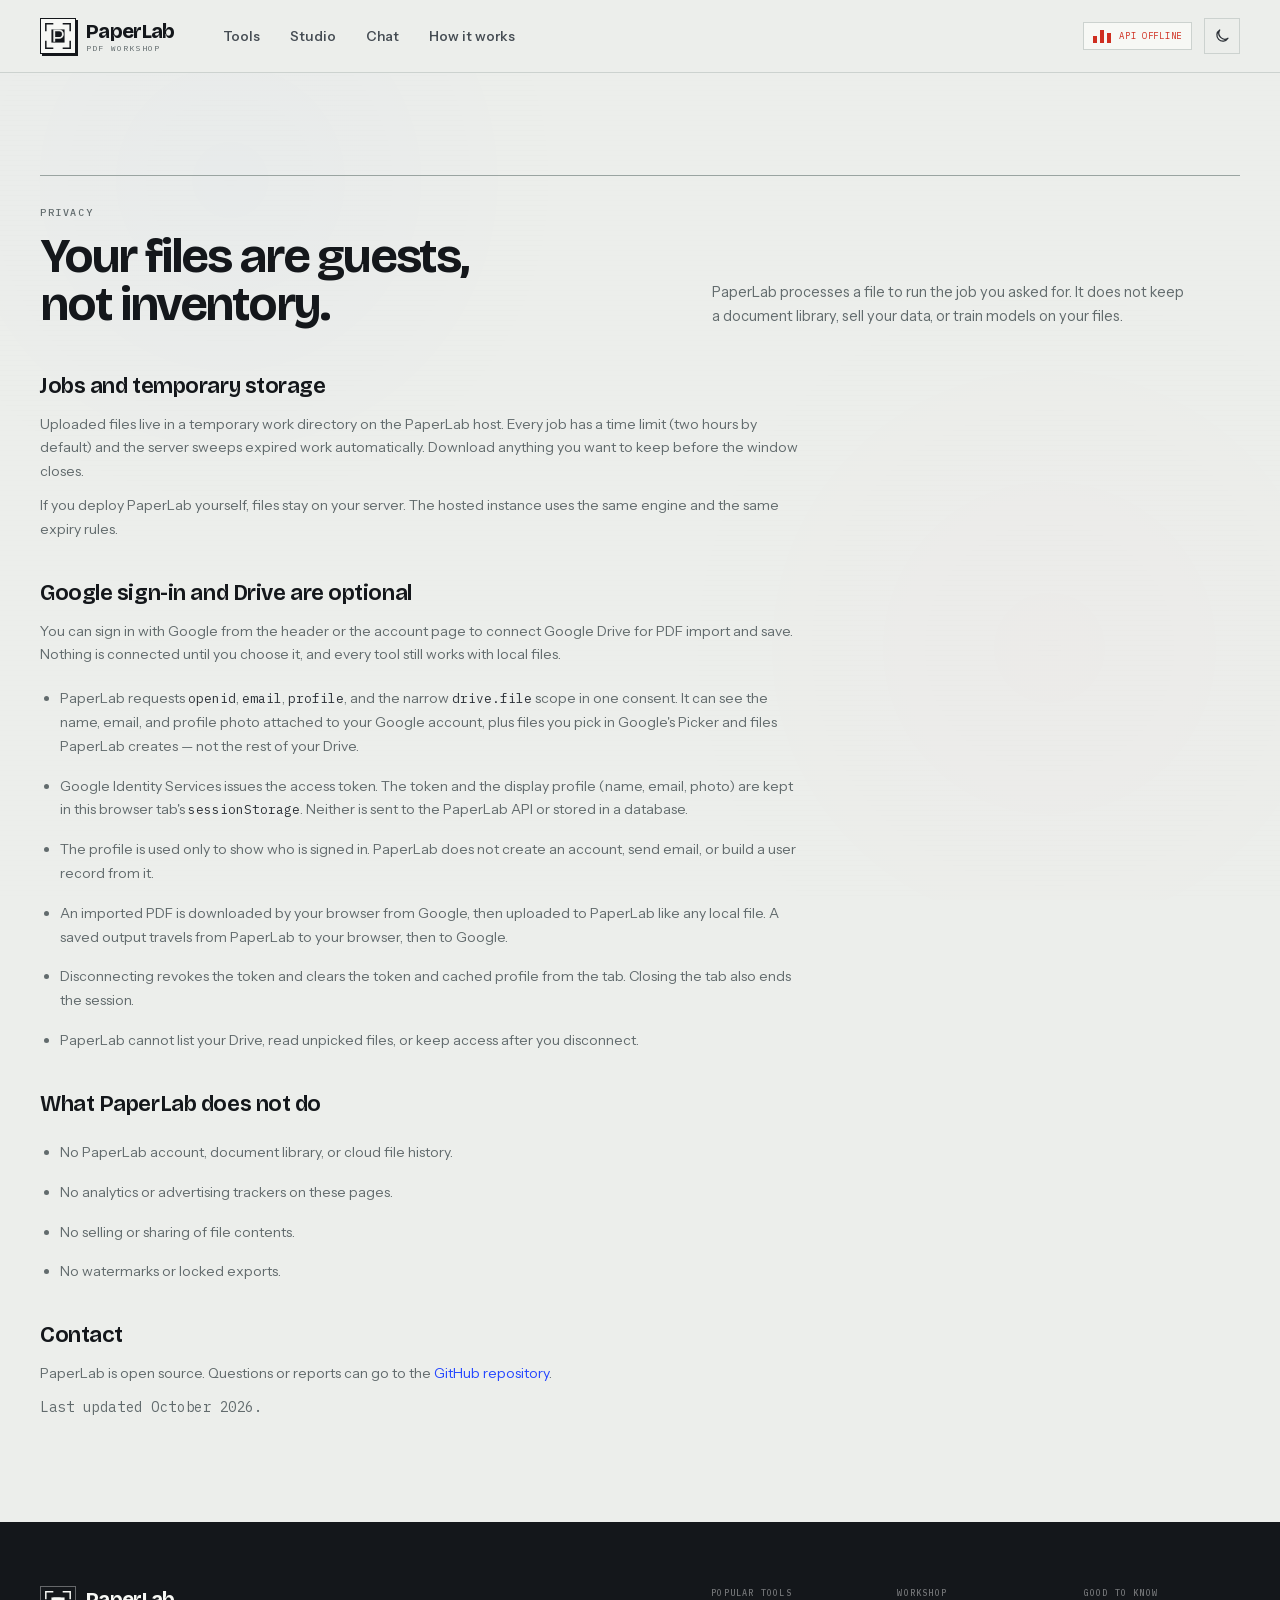
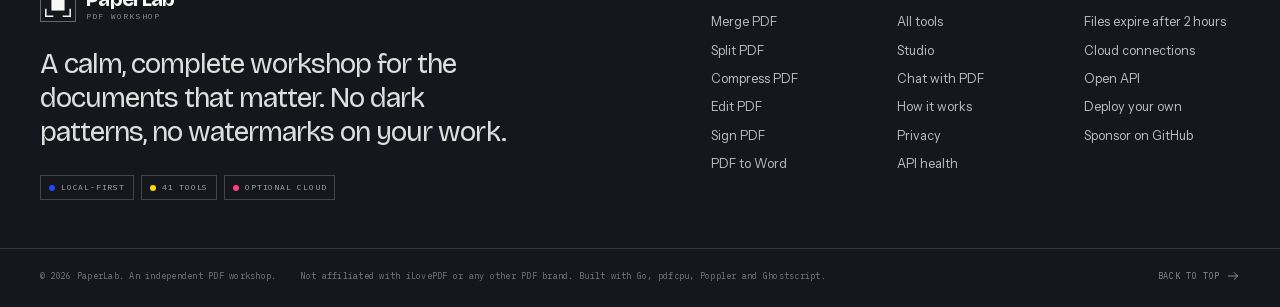
==== commit 3fddc9e3: "docs: document Google sign-in scopes and profile caching" ====
--- a/web/privacy.html
+++ b/web/privacy.html
@@ -42,16 +42,18 @@
             engine and the same expiry rules.
           </p>
 
-          <h2>Google Drive is optional</h2>
+          <h2>Google sign-in and Drive are optional</h2>
           <p>
-            You can connect a Google Drive account from a PDF tool page to import a PDF or save an output.
-            Nothing is connected until you choose it, and every tool still works with local files.
+            You can sign in with Google from the header or the account page to connect Google Drive
+            for PDF import and save. Nothing is connected until you choose it, and every tool still
+            works with local files.
           </p>
           <ul>
-            <li>PaperLab requests the narrow <code>drive.file</code> scope. It can see files you pick in Google's Picker and files PaperLab creates — not the rest of your Drive.</li>
-            <li>Google Identity Services issues the access token. It is kept in this browser tab's <code>sessionStorage</code> and is never sent to the PaperLab API or stored in a database.</li>
+            <li>PaperLab requests <code>openid</code>, <code>email</code>, <code>profile</code>, and the narrow <code>drive.file</code> scope in one consent. It can see the name, email, and profile photo attached to your Google account, plus files you pick in Google's Picker and files PaperLab creates — not the rest of your Drive.</li>
+            <li>Google Identity Services issues the access token. The token and the display profile (name, email, photo) are kept in this browser tab's <code>sessionStorage</code>. Neither is sent to the PaperLab API or stored in a database.</li>
+            <li>The profile is used only to show who is signed in. PaperLab does not create an account, send email, or build a user record from it.</li>
             <li>An imported PDF is downloaded by your browser from Google, then uploaded to PaperLab like any local file. A saved output travels from PaperLab to your browser, then to Google.</li>
-            <li>Disconnecting revokes the token and clears it from the tab. Closing the tab also ends the session.</li>
+            <li>Disconnecting revokes the token and clears the token and cached profile from the tab. Closing the tab also ends the session.</li>
             <li>PaperLab cannot list your Drive, read unpicked files, or keep access after you disconnect.</li>
           </ul>
 
--- a/web/assets/css/main.css
+++ b/web/assets/css/main.css
@@ -339,10 +339,11 @@
 }
 
 .engine-status {
+  position: relative;
   display: inline-flex;
   align-items: center;
-  gap: 7px;
-  padding: 5px 9px;
+  gap: 8px;
+  padding: 6px 9px;
   border: 1px solid var(--rule);
   background: var(--paper-2);
   font-family: var(--font-mono);
@@ -351,26 +352,161 @@
   text-transform: uppercase;
   color: var(--muted);
   white-space: nowrap;
-}
-.engine-dot {
+  cursor: default;
+}
+.engine-bars {
+  display: inline-flex;
+  align-items: flex-end;
+  gap: 3px;
+  height: 13px;
+}
+.engine-bar {
+  width: 4px;
+  background: var(--rule-strong);
+  transition: background 0.2s, opacity 0.2s;
+}
+.engine-bar:nth-child(1) {
+  height: 7px;
+}
+.engine-bar:nth-child(2) {
+  height: 13px;
+}
+.engine-bar:nth-child(3) {
+  height: 10px;
+}
+.engine-status[data-tone="ok"] .engine-bar {
+  background: var(--success);
+}
+.engine-status[data-tone="partial"] .engine-bar {
+  background: var(--rule);
+}
+.engine-status[data-tone="partial"] .engine-bar[data-state="on"] {
+  background: var(--success);
+}
+.engine-status[data-tone="offline"] .engine-bar {
+  background: var(--danger);
+}
+.engine-status[data-tone="pending"] .engine-bar {
+  animation: pulse 1.4s infinite;
+}
+.engine-status[data-tone="ok"] .engine-label {
+  color: var(--success);
+}
+.engine-status[data-tone="partial"] .engine-label {
+  color: var(--orange);
+}
+.engine-status[data-tone="offline"] .engine-label {
+  color: var(--danger);
+}
+.engine-card {
+  position: absolute;
+  right: 0;
+  top: calc(100% + 8px);
+  width: 276px;
+  padding: 12px;
+  background: var(--paper-2);
+  border: 1px solid var(--ink);
+  box-shadow: var(--shadow-hard);
+  color: var(--ink);
+  letter-spacing: normal;
+  text-transform: none;
+  opacity: 0;
+  visibility: hidden;
+  pointer-events: none;
+  transform: translateY(-4px);
+  transition: opacity 0.16s, transform 0.16s, visibility 0.16s;
+  z-index: 70;
+}
+.engine-card::before {
+  content: "";
+  position: absolute;
+  left: 0;
+  right: 0;
+  top: -10px;
+  height: 10px;
+}
+.engine-status:hover .engine-card,
+.engine-status:focus-within .engine-card {
+  opacity: 1;
+  visibility: visible;
+  pointer-events: auto;
+  transform: none;
+}
+.engine-card-head {
+  display: flex;
+  align-items: baseline;
+  justify-content: space-between;
+  gap: 8px;
+  padding-bottom: 9px;
+  border-bottom: 1px solid var(--rule);
+}
+.engine-card-title {
+  font-family: var(--font-display);
+  font-size: 13px;
+  font-weight: 650;
+  letter-spacing: -0.01em;
+}
+.engine-version {
+  font-size: 8px;
+  letter-spacing: 0.06em;
+  color: var(--muted);
+  text-transform: uppercase;
+}
+.engine-list {
+  display: grid;
+  gap: 2px;
+  padding: 8px 0;
+}
+.engine-row {
+  display: flex;
+  align-items: center;
+  gap: 8px;
+  padding: 3px 0;
+  font-size: 11px;
+}
+.engine-row-dot {
+  flex: none;
   width: 6px;
   height: 6px;
   border-radius: 50%;
-  background: var(--muted-2);
-  box-shadow: 0 0 0 3px color-mix(in srgb, var(--muted-2) 15%, transparent);
-}
-.engine-status[data-tone="ok"] .engine-dot {
+  background: var(--rule-strong);
+}
+.engine-row[data-state="on"] .engine-row-dot {
   background: var(--success);
-  box-shadow: 0 0 0 3px color-mix(in srgb, var(--success) 16%, transparent);
-}
-.engine-status[data-tone="partial"] .engine-dot {
-  background: var(--orange);
-}
-.engine-status[data-tone="offline"] .engine-dot {
+}
+.engine-row[data-state="off"] .engine-row-dot {
   background: var(--danger);
 }
-.engine-status[data-tone="pending"] .engine-dot {
-  animation: pulse 1.4s infinite;
+.engine-row-name {
+  flex: 1;
+}
+.engine-row-state {
+  font-family: var(--font-mono);
+  font-size: 8px;
+  letter-spacing: 0.05em;
+  text-transform: uppercase;
+  color: var(--muted);
+}
+.engine-row[data-state="on"] .engine-row-state {
+  color: var(--success);
+}
+.engine-row[data-state="off"] .engine-row-state {
+  color: var(--danger);
+}
+.engine-card-link {
+  display: flex;
+  align-items: center;
+  justify-content: space-between;
+  padding-top: 9px;
+  border-top: 1px solid var(--rule);
+  font-family: var(--font-mono);
+  font-size: 9px;
+  letter-spacing: 0.06em;
+  text-transform: uppercase;
+  color: var(--ink-2);
+}
+.engine-card-link:hover {
+  color: var(--blue);
 }
 
 .icon-button {
@@ -392,9 +528,203 @@
 .nav-toggle {
   display: none;
 }
-.header-cta {
+
+/* Account */
+.account-slot {
+  position: relative;
+  display: flex;
+  align-items: center;
+}
+.account-slot[hidden] {
+  display: none;
+}
+.account-signin {
+  display: inline-flex;
+  align-items: center;
+  gap: 8px;
+  height: 36px;
+  padding: 0 12px;
+  background: var(--ink);
+  color: var(--paper);
+  border: 1px solid var(--ink);
+  border-radius: 2px;
+  font-family: var(--font-mono);
+  font-size: 10px;
+  font-weight: 500;
+  letter-spacing: 0.08em;
+  text-transform: uppercase;
+  box-shadow: 2px 2px 0 color-mix(in srgb, var(--ink) 22%, transparent);
+  transition: transform 0.16s var(--ease), background 0.16s;
+}
+.account-signin:hover {
+  transform: translate(-1px, -1px);
+  background: var(--ink-2);
+}
+[data-theme="dark"] .account-signin {
+  color: #101316;
+}
+.account-signin .google-g {
+  flex: none;
+}
+.account-button {
+  position: relative;
+  display: grid;
+  place-items: center;
+  width: 36px;
+  height: 36px;
+  padding: 0;
+  background: transparent;
+  border: 1px solid var(--rule);
+  border-radius: 2px;
+  transition: border-color 0.18s, background 0.18s;
+}
+.account-button:hover {
+  border-color: var(--ink);
+  background: var(--paper-2);
+}
+.account-avatar {
+  display: grid;
+  place-items: center;
+  overflow: hidden;
+  width: 32px;
+  height: 32px;
+  border-radius: 2px;
+  background: var(--paper-3);
+}
+.account-avatar-40 {
+  width: 40px;
+  height: 40px;
+}
+.account-avatar-48 {
+  width: 48px;
+  height: 48px;
+}
+.account-avatar img {
+  width: 100%;
+  height: 100%;
+  object-fit: cover;
+}
+.account-avatar-fallback {
+  display: grid;
+  place-items: center;
+  width: 100%;
+  height: 100%;
+  background: var(--ink);
+  color: var(--paper);
+  font-family: var(--font-display);
+  font-size: 12px;
+  font-weight: 700;
+  letter-spacing: 0.02em;
+}
+.account-avatar-40 .account-avatar-fallback,
+.account-avatar-48 .account-avatar-fallback {
+  font-size: 14px;
+}
+.account-dot {
+  position: absolute;
+  right: 1px;
+  bottom: 1px;
+  width: 7px;
+  height: 7px;
+  border-radius: 50%;
+  background: var(--success);
+  box-shadow: 0 0 0 2px var(--paper);
+}
+.account-menu {
+  position: absolute;
+  right: 0;
+  top: calc(100% + 8px);
+  width: 264px;
+  padding: 8px;
+  background: var(--paper-2);
+  border: 1px solid var(--ink);
+  box-shadow: var(--shadow-hard);
+  z-index: 70;
+}
+.account-menu-head {
+  display: flex;
+  align-items: center;
+  gap: 10px;
+  padding: 8px;
+  border-bottom: 1px solid var(--rule);
+}
+.account-menu-id {
+  display: flex;
+  flex-direction: column;
+  min-width: 0;
+  line-height: 1.25;
+}
+.account-menu-name {
+  overflow: hidden;
+  font-family: var(--font-display);
+  font-size: 15px;
+  letter-spacing: -0.02em;
+  text-overflow: ellipsis;
   white-space: nowrap;
 }
+.account-menu-email {
+  overflow: hidden;
+  font-family: var(--font-mono);
+  font-size: 9px;
+  color: var(--muted);
+  text-overflow: ellipsis;
+  white-space: nowrap;
+}
+.account-menu-row {
+  display: flex;
+  align-items: center;
+  gap: 7px;
+  padding: 9px 8px;
+  border-bottom: 1px solid var(--rule);
+  font-size: 11px;
+  color: var(--ink-2);
+}
+.account-menu-row .account-dot {
+  position: static;
+  width: 6px;
+  height: 6px;
+  box-shadow: none;
+}
+.account-menu-links {
+  padding: 5px 0;
+  border-bottom: 1px solid var(--rule);
+}
+.account-menu-link {
+  display: flex;
+  align-items: center;
+  justify-content: space-between;
+  gap: 10px;
+  padding: 8px;
+  font-size: 12px;
+  font-weight: 550;
+  color: var(--ink-2);
+}
+.account-menu-link:hover {
+  background: var(--paper-3);
+  color: var(--ink);
+}
+.account-menu-link .icon {
+  color: var(--muted);
+}
+.account-menu-signout {
+  width: 100%;
+  margin-top: 5px;
+  padding: 9px 8px;
+  background: transparent;
+  border: 0;
+  text-align: left;
+  font-size: 12px;
+  font-weight: 600;
+  color: var(--danger);
+}
+.account-menu-signout:hover {
+  background: color-mix(in srgb, var(--danger) 9%, transparent);
+}
+.account-menu-signout[disabled] {
+  opacity: 0.55;
+  pointer-events: none;
+}
+
 .mobile-nav {
   border-top: 1px solid var(--rule);
   background: var(--paper);
@@ -4143,6 +4473,259 @@
 }
 
 /* ==========================================================================
+   Login page
+   ========================================================================== */
+
+.login-section {
+  padding: clamp(40px, 7vw, 90px) 0;
+}
+.login-grid {
+  display: grid;
+  grid-template-columns: minmax(0, 1.05fr) minmax(0, 0.95fr);
+  gap: clamp(28px, 5vw, 70px);
+  align-items: start;
+}
+.login-card {
+  padding: clamp(24px, 4vw, 44px);
+  background: var(--paper-2);
+  border: 1px solid var(--ink);
+  box-shadow: var(--shadow-hard);
+}
+.login-title {
+  margin-top: 10px;
+  font-family: var(--font-display);
+  font-size: clamp(34px, 5vw, 58px);
+  font-weight: 720;
+  line-height: 0.94;
+  letter-spacing: -0.05em;
+}
+.login-title em {
+  font-style: normal;
+  color: var(--blue);
+}
+.login-lede {
+  max-width: 52ch;
+  margin-top: 16px;
+  font-size: 14px;
+  line-height: 1.65;
+  color: var(--muted);
+}
+#login-panel {
+  margin-top: 26px;
+}
+.login-body {
+  display: grid;
+  gap: 16px;
+}
+.login-error {
+  padding: 10px 12px;
+  border: 1px solid color-mix(in srgb, var(--danger) 35%, var(--rule));
+  background: color-mix(in srgb, var(--danger) 6%, var(--paper-2));
+  color: var(--danger);
+  font-size: 12px;
+  line-height: 1.5;
+}
+.login-scope-list {
+  display: grid;
+  gap: 8px;
+  padding: 2px 0;
+}
+.login-scope-list li {
+  display: flex;
+  align-items: flex-start;
+  gap: 9px;
+  font-size: 12.5px;
+  color: var(--ink-2);
+}
+.login-scope-mark {
+  display: grid;
+  place-items: center;
+  flex: none;
+  width: 18px;
+  height: 18px;
+  border: 1px solid color-mix(in srgb, var(--success) 40%, var(--rule));
+  background: color-mix(in srgb, var(--success) 7%, var(--paper-2));
+  color: var(--success);
+}
+.login-note {
+  font-size: 11.5px;
+  line-height: 1.6;
+  color: var(--muted);
+}
+.login-fine {
+  font-size: 10.5px;
+  color: var(--muted);
+}
+.login-inline-link {
+  color: var(--ink);
+  border-bottom: 1px solid var(--rule-strong);
+}
+.login-inline-link:hover {
+  color: var(--blue);
+  border-color: var(--blue);
+}
+.btn-google {
+  --btn-bg: var(--paper-2);
+  --btn-fg: var(--ink);
+  --btn-bd: var(--ink);
+  justify-content: flex-start;
+  padding-inline: 18px;
+  box-shadow: 3px 3px 0 var(--ink);
+}
+.btn-google:hover {
+  --btn-bg: var(--paper-3);
+  box-shadow: 4px 4px 0 var(--ink);
+}
+[data-theme="dark"] .btn-google {
+  box-shadow: 3px 3px 0 #000;
+}
+.btn-google .google-g {
+  flex: none;
+}
+.login-state-mark {
+  display: grid;
+  place-items: center;
+  width: 46px;
+  height: 46px;
+  border: 1px solid var(--rule-strong);
+  background: var(--paper);
+  color: var(--muted);
+}
+.login-state-title {
+  font-family: var(--font-display);
+  font-size: 24px;
+  line-height: 1.1;
+  letter-spacing: -0.03em;
+}
+.login-state-copy {
+  max-width: 46ch;
+  font-size: 13px;
+  line-height: 1.65;
+  color: var(--muted);
+}
+.login-actions {
+  display: flex;
+  flex-wrap: wrap;
+  gap: 10px;
+}
+.login-account {
+  display: flex;
+  align-items: center;
+  gap: 14px;
+  padding-bottom: 16px;
+  border-bottom: 1px solid var(--rule);
+}
+.login-account-id {
+  display: flex;
+  flex-direction: column;
+  gap: 3px;
+  min-width: 0;
+}
+.login-account-name {
+  overflow-wrap: anywhere;
+  font-family: var(--font-display);
+  font-size: 22px;
+  line-height: 1.1;
+  letter-spacing: -0.03em;
+}
+.login-account-email {
+  overflow-wrap: anywhere;
+  font-family: var(--font-mono);
+  font-size: 10px;
+  color: var(--muted);
+}
+.login-drive-row {
+  display: flex;
+  align-items: flex-start;
+  gap: 10px;
+  padding: 12px;
+  border: 1px solid var(--rule);
+  background: var(--paper);
+}
+.login-drive-row strong {
+  display: block;
+  font-size: 12.5px;
+}
+.login-drive-row span:not(.login-drive-dot) {
+  display: block;
+  margin-top: 2px;
+  font-size: 11.5px;
+  color: var(--muted);
+}
+.login-drive-dot {
+  flex: none;
+  width: 8px;
+  height: 8px;
+  margin-top: 5px;
+  border-radius: 50%;
+  background: var(--success);
+  box-shadow: 0 0 0 3px color-mix(in srgb, var(--success) 14%, transparent);
+}
+.login-aside {
+  display: grid;
+  gap: 30px;
+  padding-top: 6px;
+}
+.login-aside-block {
+  padding-top: 14px;
+  border-top: 1px solid var(--rule-strong);
+}
+.login-aside h2 {
+  margin-top: 10px;
+  font-family: var(--font-display);
+  font-size: 18px;
+  line-height: 1.2;
+  letter-spacing: -0.025em;
+}
+.login-facts {
+  display: grid;
+  gap: 14px;
+  margin-top: 14px;
+}
+.login-facts li {
+  display: flex;
+  align-items: flex-start;
+  gap: 10px;
+}
+.login-fact-mark {
+  display: grid;
+  place-items: center;
+  flex: none;
+  width: 18px;
+  height: 18px;
+  margin-top: 1px;
+  border: 1px solid color-mix(in srgb, var(--success) 40%, var(--rule));
+  background: color-mix(in srgb, var(--success) 7%, var(--paper-2));
+  color: var(--success);
+}
+.login-facts strong {
+  display: block;
+  font-size: 12.5px;
+}
+.login-facts span:not(.login-fact-mark) {
+  display: block;
+  margin-top: 2px;
+  font-size: 11.5px;
+  line-height: 1.5;
+  color: var(--muted);
+}
+.login-aside-block p {
+  margin-top: 10px;
+  font-size: 12.5px;
+  line-height: 1.7;
+  color: var(--muted);
+}
+.login-aside-block code {
+  padding: 1px 4px;
+  background: var(--paper-3);
+  font-family: var(--font-mono);
+  font-size: 11px;
+}
+.login-aside-block .text-link {
+  margin-top: 16px;
+}
+
+/* ==========================================================================
    Responsive
    ========================================================================== */
 
@@ -4169,8 +4752,7 @@
 
 @media (max-width: 980px) {
   :root { --header-h: 64px; }
-  .primary-nav,
-  .header-cta {
+  .primary-nav {
     display: none;
   }
   .nav-toggle {
@@ -4181,6 +4763,14 @@
   }
   .engine-status {
     margin-left: auto;
+  }
+  .account-label {
+    display: none;
+  }
+  .account-signin {
+    width: 36px;
+    padding: 0;
+    justify-content: center;
   }
   .hero-grid {
     grid-template-columns: 1fr;
@@ -4250,7 +4840,42 @@
   }
 }
 
+@media (max-width: 860px) {
+  .login-grid {
+    grid-template-columns: 1fr;
+  }
+  .login-card {
+    box-shadow: 3px 3px 0 var(--ink);
+  }
+  .login-aside {
+    gap: 24px;
+  }
+}
+
 @media (max-width: 760px) {
+  .header-actions {
+    gap: 8px;
+  }
+  .account-menu {
+    position: fixed;
+    left: 12px;
+    right: 12px;
+    top: calc(var(--header-h) + 6px);
+    width: auto;
+  }
+  .engine-label {
+    display: none;
+  }
+  .engine-status {
+    padding: 6px 7px;
+  }
+  .engine-card {
+    position: fixed;
+    left: 12px;
+    right: 12px;
+    top: calc(var(--header-h) + 6px);
+    width: auto;
+  }
   .hero-stats {
     grid-template-columns: 1fr 1fr;
   }
